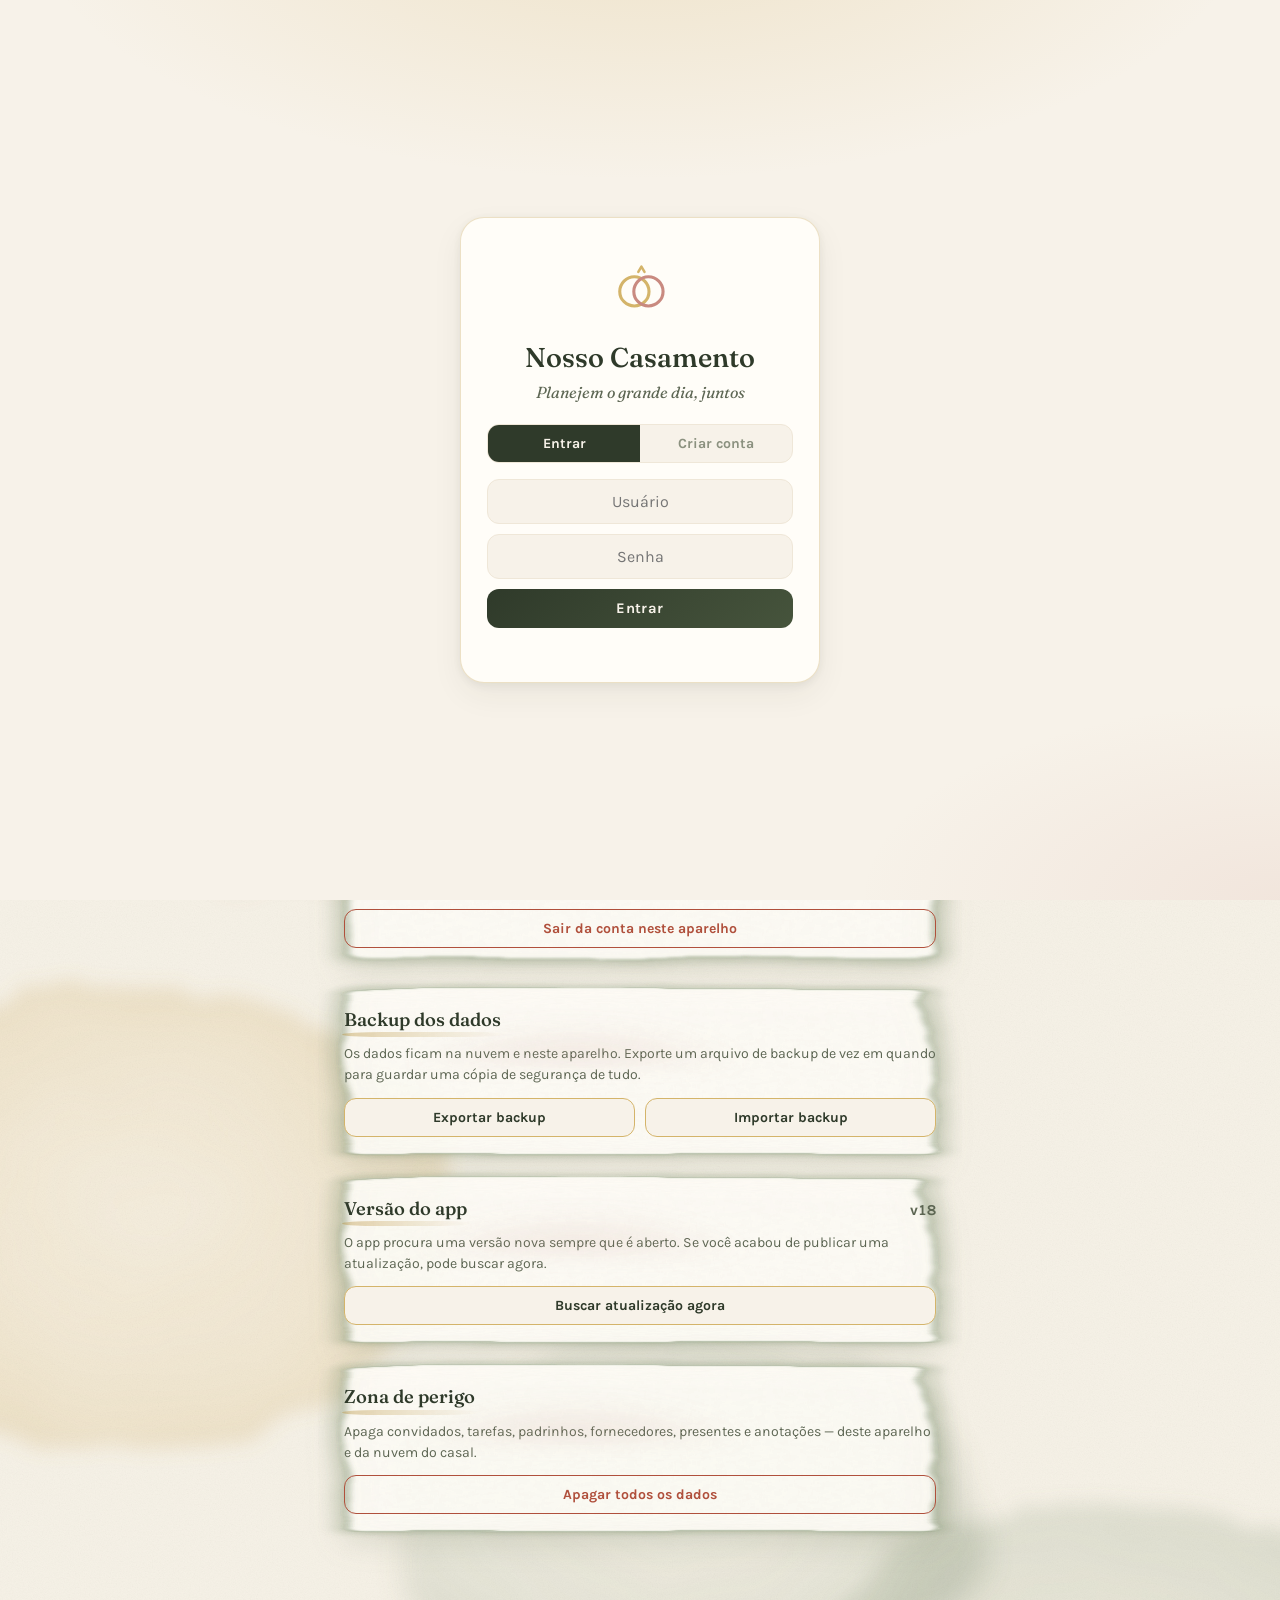
==== index.html @ a9881d56 "Dashboard em aquarela: papel pintado, traços de pincel e texturas feitas à mão Troca os retângulos a" ====
<!DOCTYPE html>
<html lang="pt-BR">
<head>
  <meta charset="UTF-8">
  <meta name="viewport" content="width=device-width, initial-scale=1.0, viewport-fit=cover">
  <meta name="description" content="Planejador de casamento: convidados, checklist, padrinhos, fornecedores e contagem regressiva.">
  <meta name="theme-color" content="#2f3a2a">
  <title>Nosso Casamento</title>
  <link rel="manifest" href="manifest.webmanifest">
  <link rel="icon" href="icons/icon.svg" type="image/svg+xml">
  <link rel="apple-touch-icon" href="icons/icon-192.png">
  <meta name="apple-mobile-web-app-capable" content="yes">
  <meta name="apple-mobile-web-app-status-bar-style" content="black-translucent">
  <meta name="apple-mobile-web-app-title" content="Casamento">
  <link rel="preconnect" href="https://fonts.googleapis.com">
  <link rel="preconnect" href="https://fonts.gstatic.com" crossorigin>
  <link href="https://fonts.googleapis.com/css2?family=Fraunces:ital,opsz,wght@0,9..144,300..700;1,9..144,300..700&family=Karla:ital,wght@0,300..700;1,300..700&family=Parisienne&display=swap" rel="stylesheet">
  <link rel="stylesheet" href="css/styles.css">
</head>
<body>

  <div class="login-screen" id="login-screen" hidden>
    <div class="login-card">
      <svg class="login-aneis" viewBox="0 0 512 512" width="72" height="72" aria-hidden="true">
        <circle cx="216" cy="280" r="104" fill="none" stroke="#d4b46a" stroke-width="22"/>
        <circle cx="316" cy="280" r="104" fill="none" stroke="#c98a80" stroke-width="22"/>
        <path d="M244 142l22-38 22 38" fill="none" stroke="#d4b46a" stroke-width="18" stroke-linecap="round" stroke-linejoin="round"/>
      </svg>
      <h1>Nosso Casamento</h1>
      <p class="login-sub">Planejem o grande dia, juntos</p>

      <div class="login-tabs" role="tablist">
        <button type="button" class="login-tab is-active" data-aba="entrar">Entrar</button>
        <button type="button" class="login-tab" data-aba="criar">Criar conta</button>
      </div>

      <form id="form-login" class="login-form is-active">
        <input type="text" id="login-usuario" placeholder="Usuário" autocomplete="username" autocapitalize="none" required maxlength="40">
        <input type="password" id="login-senha" placeholder="Senha" autocomplete="current-password" required maxlength="60">
        <button type="submit" class="btn-primary btn-block" id="btn-entrar">Entrar</button>
        <p class="login-erro" id="login-erro" role="alert"></p>
      </form>

      <form id="form-criar" class="login-form" hidden>
        <input type="text" id="criar-usuario" placeholder="Escolha um usuário" autocomplete="username" autocapitalize="none" required maxlength="40">
        <input type="password" id="criar-senha" placeholder="Crie uma senha" autocomplete="new-password" required maxlength="60">
        <input type="password" id="criar-senha2" placeholder="Repita a senha" autocomplete="new-password" required maxlength="60">
        <input type="text" id="criar-codigo" placeholder="Código do casal (opcional)" autocapitalize="none" maxlength="40">
        <p class="login-dica">Deixe o código vazio para começar um casamento do zero. Para ver as mesmas listas do seu par, peça o <b>código do casal</b> dele(a) — fica em Configurações › Conta — e cole aqui.</p>
        <button type="submit" class="btn-primary btn-block" id="btn-criar">Criar conta</button>
        <p class="login-erro" id="criar-erro" role="alert"></p>
      </form>
    </div>
  </div>

  <header class="app-header">
    <div class="header-inner">
      <div class="monogram" id="monogram">N&amp;N</div>
      <div class="header-names">
        <h1 id="header-couple">Nosso Casamento</h1>
        <p id="header-date">Configure a data do grande dia</p>
      </div>
      <button class="btn-icon" id="btn-config" aria-label="Configurações" title="Configurações">
        <svg viewBox="0 0 24 24" width="22" height="22" fill="none" stroke="currentColor" stroke-width="1.6" stroke-linecap="round" stroke-linejoin="round"><circle cx="12" cy="12" r="3"/><path d="M19.4 15a1.65 1.65 0 0 0 .33 1.82l.06.06a2 2 0 1 1-2.83 2.83l-.06-.06a1.65 1.65 0 0 0-1.82-.33 1.65 1.65 0 0 0-1 1.51V21a2 2 0 1 1-4 0v-.09a1.65 1.65 0 0 0-1-1.51 1.65 1.65 0 0 0-1.82.33l-.06.06a2 2 0 1 1-2.83-2.83l.06-.06a1.65 1.65 0 0 0 .33-1.82 1.65 1.65 0 0 0-1.51-1H3a2 2 0 1 1 0-4h.09a1.65 1.65 0 0 0 1.51-1 1.65 1.65 0 0 0-.33-1.82l-.06-.06a2 2 0 1 1 2.83-2.83l.06.06a1.65 1.65 0 0 0 1.82.33h.09a1.65 1.65 0 0 0 1-1.51V3a2 2 0 1 1 4 0v.09a1.65 1.65 0 0 0 1 1.51h.09a1.65 1.65 0 0 0 1.82-.33l.06-.06a2 2 0 1 1 2.83 2.83l-.06.06a1.65 1.65 0 0 0-.33 1.82v.09a1.65 1.65 0 0 0 1.51 1H21a2 2 0 1 1 0 4h-.09a1.65 1.65 0 0 0-1.51 1z"/></svg>
      </button>
      <button class="btn-icon" id="btn-logout" aria-label="Sair da conta" title="Sair da conta">
        <svg viewBox="0 0 24 24" width="22" height="22" fill="none" stroke="currentColor" stroke-width="1.7" stroke-linecap="round" stroke-linejoin="round"><path d="M15 3H6a2 2 0 0 0-2 2v14a2 2 0 0 0 2 2h9"/><path d="M11 12h10m0 0-3.5-3.5M21 12l-3.5 3.5"/></svg>
      </button>
    </div>
  </header>

  <main class="app-main">

    <!-- ============ DASHBOARD ============ -->
    <section class="view is-active" id="view-dashboard">
      <div class="countdown-card">
        <p class="countdown-label">Faltam</p>
        <div class="countdown-grid" id="countdown">
          <div class="cd-unit"><span class="cd-num" id="cd-dias">--</span><span class="cd-lbl">dias</span></div>
          <div class="cd-unit"><span class="cd-num" id="cd-horas">--</span><span class="cd-lbl">horas</span></div>
          <div class="cd-unit"><span class="cd-num" id="cd-min">--</span><span class="cd-lbl">min</span></div>
          <div class="cd-unit"><span class="cd-num" id="cd-seg">--</span><span class="cd-lbl">seg</span></div>
        </div>
        <p class="countdown-date" id="countdown-date">para o grande dia</p>
      </div>

      <div class="stat-grid">
        <button class="stat-card" data-goto="convidados">
          <span class="stat-num" id="stat-convidados">0</span>
          <span class="stat-lbl">Convidados</span>
          <span class="stat-sub" id="stat-convidados-sub">—</span>
        </button>
        <button class="stat-card" data-goto="checklist">
          <span class="stat-num" id="stat-pendencias">0</span>
          <span class="stat-lbl">Pendências</span>
          <span class="stat-sub" id="stat-pendencias-sub">—</span>
        </button>
        <button class="stat-card" data-goto="padrinhos">
          <span class="stat-num" id="stat-padrinhos">0</span>
          <span class="stat-lbl">Padrinhos</span>
          <span class="stat-sub" id="stat-padrinhos-sub">—</span>
        </button>
        <button class="stat-card" data-goto="fornecedores">
          <span class="stat-num" id="stat-fornecedores">0</span>
          <span class="stat-lbl">Fornecedores</span>
          <span class="stat-sub" id="stat-fornecedores-sub">—</span>
        </button>
        <button class="stat-card stat-wide" data-goto="presentes">
          <span class="stat-num" id="stat-presentes">0</span>
          <span class="stat-lbl">Presentes</span>
          <span class="stat-sub" id="stat-presentes-sub">—</span>
        </button>
      </div>

      <div class="card">
        <div class="card-head">
          <h2>Orçamento</h2>
          <span class="card-head-value" id="resumo-orcamento-total">R$ 0,00</span>
        </div>
        <div class="progress-track"><div class="progress-fill" id="orcamento-progress"></div></div>
        <div class="legend">
          <span class="legend-item"><i class="dot dot-ok"></i>Resolvido: <b id="resumo-valor-resolvido">R$ 0,00</b></span>
          <span class="legend-item"><i class="dot dot-pend"></i>Pendente: <b id="resumo-valor-pendente">R$ 0,00</b></span>
        </div>
      </div>

      <div class="card">
        <div class="card-head">
          <h2>Checklist</h2>
          <span class="card-head-value" id="resumo-checklist-frac">0/0</span>
        </div>
        <div class="progress-track"><div class="progress-fill" id="checklist-progress"></div></div>
        <div class="dash-mini">
          <div class="dash-mini-item"><span class="dm-num dm-ok" id="cl-feitos">0</span><span class="dm-lbl">Resolvidos</span></div>
          <div class="dash-mini-item"><span class="dm-num dm-pend" id="cl-faltam">0</span><span class="dm-lbl">Pendentes</span></div>
          <div class="dash-mini-item"><span class="dm-num dm-money" id="cl-valor-pendente">R$ 0</span><span class="dm-lbl">A pagar</span></div>
        </div>
        <p class="dash-list-titulo" id="dash-pendentes-titulo">Próximas pendências</p>
        <ul class="mini-list" id="dash-pendentes"></ul>
      </div>

      <div class="card">
        <div class="card-head">
          <h2>Presentes</h2>
          <span class="card-head-value" id="resumo-presentes-frac">0/0</span>
        </div>
        <div class="progress-track"><div class="progress-fill" id="presentes-progress"></div></div>
        <div class="dash-mini">
          <div class="dash-mini-item"><span class="dm-num dm-ganho" id="pr-ganhos">0</span><span class="dm-lbl">🎁 Ganhos</span></div>
          <div class="dash-mini-item"><span class="dm-num dm-comprado" id="pr-comprados">0</span><span class="dm-lbl">🛒 Comprados</span></div>
          <div class="dash-mini-item"><span class="dm-num dm-pend" id="pr-faltam">0</span><span class="dm-lbl">Faltam</span></div>
        </div>
        <p class="dash-list-titulo" id="dash-presentes-titulo">Ainda faltam</p>
        <ul class="mini-list" id="dash-presentes-faltam"></ul>
        <div class="legend" id="presentes-valor-legenda" hidden>
          <span class="legend-item"><i class="dot dot-ok"></i>Já conquistado: <b id="pr-valor-conquistado">R$ 0,00</b></span>
          <span class="legend-item"><i class="dot dot-pend"></i>Total da lista: <b id="pr-valor-total">R$ 0,00</b></span>
        </div>
      </div>

      <div class="card">
        <div class="card-head">
          <h2>Convidados</h2>
          <span class="card-head-value" id="resumo-convidados-total">0 pessoas</span>
        </div>
        <div class="dash-mini">
          <div class="dash-mini-item"><span class="dm-num" id="cv-pessoas">0</span><span class="dm-lbl">Pessoas</span></div>
          <div class="dash-mini-item"><span class="dm-num dm-ok" id="cv-confirmados">0</span><span class="dm-lbl">Confirmados</span></div>
          <div class="dash-mini-item"><span class="dm-num dm-pend" id="cv-aconfirmar">0</span><span class="dm-lbl">A confirmar</span></div>
        </div>
        <div class="progress-track"><div class="progress-fill" id="convidados-progress"></div></div>
        <p class="dash-list-titulo">Por lado do casal</p>
        <div class="split-bar" id="split-bar">
          <div class="split-noiva" id="split-noiva"></div>
          <div class="split-noivo" id="split-noivo"></div>
        </div>
        <div class="legend">
          <span class="legend-item"><i class="dot dot-noiva"></i><span id="lado-a-label">Noiva</span>: <b id="resumo-lado-a">0</b></span>
          <span class="legend-item"><i class="dot dot-noivo"></i><span id="lado-b-label">Noivo</span>: <b id="resumo-lado-b">0</b></span>
        </div>
      </div>

      <div class="card card-notas" id="card-notas" hidden>
        <div class="card-head">
          <h2>Anotações</h2>
          <span class="card-head-value" id="resumo-notas-total">0</span>
        </div>
        <p class="dash-list-titulo">Última anotação</p>
        <div id="dash-nota-recente"></div>
      </div>

    </section>

    <!-- ============ CONVIDADOS ============ -->
    <section class="view" id="view-convidados">
      <div class="view-head">
        <h2 class="view-title">Lista de Convidados</h2>
        <p class="view-sub" id="convidados-resumo">Nenhum convidado ainda</p>
      </div>

      <form class="form-card" id="form-convidado">
        <input type="text" id="convidado-nome" placeholder="Nome do convidado" required maxlength="80">
        <div class="form-row">
          <div class="seg-control" role="radiogroup" aria-label="Lado">
            <label><input type="radio" name="convidado-lado" value="noiva" checked><span id="seg-lado-a">Noiva</span></label>
            <label><input type="radio" name="convidado-lado" value="noivo"><span id="seg-lado-b">Noivo</span></label>
          </div>
          <label class="field-inline">
            <span>+ acomp.</span>
            <input type="number" id="convidado-acomp" min="0" max="20" value="0">
          </label>
          <button type="submit" class="btn-primary">Adicionar</button>
        </div>
      </form>

      <div class="busca-wrap" id="busca-convidados-wrap" hidden>
        <svg class="busca-icone" viewBox="0 0 24 24" width="17" height="17" fill="none" stroke="currentColor" stroke-width="1.8" stroke-linecap="round"><circle cx="11" cy="11" r="7"/><path d="m20 20-3.5-3.5"/></svg>
        <input type="search" id="busca-convidados" placeholder="Buscar convidado" autocomplete="off">
      </div>

      <div class="filter-row" id="convidados-filtros">
        <button class="chip is-active" data-filtro="todos">Todos</button>
        <button class="chip" data-filtro="noiva" id="chip-lado-a">Noiva</button>
        <button class="chip" data-filtro="noivo" id="chip-lado-b">Noivo</button>
        <button class="chip" data-filtro="confirmados">Confirmados</button>
      </div>

      <ul class="item-list" id="lista-convidados"></ul>
      <p class="empty-state" id="convidados-empty">Adicione o primeiro convidado acima ✨</p>
    </section>

    <!-- ============ CHECKLIST ============ -->
    <section class="view" id="view-checklist">
      <div class="view-head">
        <h2 class="view-title">Checklist &amp; Custos</h2>
        <p class="view-sub" id="checklist-resumo">Nenhum item ainda</p>
      </div>

      <form class="form-card" id="form-item">
        <input type="text" id="item-desc" placeholder="O que precisa ser resolvido?" required maxlength="120">
        <div class="form-row">
          <label class="field-inline field-money">
            <span>R$</span>
            <input type="text" id="item-valor" inputmode="decimal" placeholder="0,00">
          </label>
          <button type="submit" class="btn-primary">Adicionar</button>
        </div>
      </form>

      <div class="totals-strip">
        <div class="total-box"><span class="total-lbl">Total</span><span class="total-val" id="total-geral">R$ 0,00</span></div>
        <div class="total-box total-ok"><span class="total-lbl">Resolvido</span><span class="total-val" id="total-resolvido">R$ 0,00</span></div>
        <div class="total-box total-pend"><span class="total-lbl">Pendente</span><span class="total-val" id="total-pendente">R$ 0,00</span></div>
      </div>

      <div class="busca-wrap" id="busca-checklist-wrap" hidden>
        <svg class="busca-icone" viewBox="0 0 24 24" width="17" height="17" fill="none" stroke="currentColor" stroke-width="1.8" stroke-linecap="round"><circle cx="11" cy="11" r="7"/><path d="m20 20-3.5-3.5"/></svg>
        <input type="search" id="busca-checklist" placeholder="Buscar tarefa" autocomplete="off">
      </div>

      <div class="filter-row" id="checklist-filtros">
        <button class="chip is-active" data-filtro="todos">Todos</button>
        <button class="chip" data-filtro="pendentes">Pendentes</button>
        <button class="chip" data-filtro="resolvidos">Resolvidos</button>
      </div>

      <ul class="item-list" id="lista-itens"></ul>
      <p class="empty-state" id="checklist-empty">Cadastre a primeira tarefa acima ✨</p>
    </section>

    <!-- ============ PADRINHOS ============ -->
    <section class="view" id="view-padrinhos">
      <div class="view-head">
        <h2 class="view-title">Padrinhos &amp; Madrinhas</h2>
        <p class="view-sub" id="padrinhos-resumo">Nenhum par ainda</p>
      </div>

      <form class="form-card" id="form-padrinho">
        <div class="form-row form-row-stack">
          <input type="text" id="padrinho-nome" placeholder="Padrinho" required maxlength="80">
          <span class="amp">&amp;</span>
          <input type="text" id="madrinha-nome" placeholder="Madrinha" required maxlength="80">
        </div>
        <button type="submit" class="btn-primary btn-block">Adicionar par</button>
      </form>

      <div class="busca-wrap" id="busca-padrinhos-wrap" hidden>
        <svg class="busca-icone" viewBox="0 0 24 24" width="17" height="17" fill="none" stroke="currentColor" stroke-width="1.8" stroke-linecap="round"><circle cx="11" cy="11" r="7"/><path d="m20 20-3.5-3.5"/></svg>
        <input type="search" id="busca-padrinhos" placeholder="Buscar padrinho ou madrinha" autocomplete="off">
      </div>

      <ul class="pair-list" id="lista-padrinhos"></ul>
      <p class="empty-state" id="padrinhos-empty">Adicione o primeiro par acima ✨</p>
    </section>

    <!-- ============ FORNECEDORES ============ -->
    <section class="view" id="view-fornecedores">
      <div class="view-head">
        <h2 class="view-title">Fornecedores</h2>
        <p class="view-sub" id="fornecedores-resumo">Nenhum fornecedor ainda</p>
      </div>

      <form class="form-card" id="form-fornecedor">
        <input type="text" id="fornecedor-nome" placeholder="Nome (ex.: Buffet Sabor & Festa)" required maxlength="80">
        <div class="form-row">
          <select id="fornecedor-categoria">
            <option>Buffet</option>
            <option>Fotografia</option>
            <option>Música / DJ</option>
            <option>Decoração</option>
            <option>Espaço / Local</option>
            <option>Vestido & Traje</option>
            <option>Doces & Bolo</option>
            <option>Convites</option>
            <option>Cerimonial</option>
            <option>Outro</option>
          </select>
          <input type="tel" id="fornecedor-contato" placeholder="WhatsApp / telefone" maxlength="20">
        </div>
        <button type="submit" class="btn-primary btn-block">Adicionar fornecedor</button>
      </form>

      <div class="busca-wrap" id="busca-fornecedores-wrap" hidden>
        <svg class="busca-icone" viewBox="0 0 24 24" width="17" height="17" fill="none" stroke="currentColor" stroke-width="1.8" stroke-linecap="round"><circle cx="11" cy="11" r="7"/><path d="m20 20-3.5-3.5"/></svg>
        <input type="search" id="busca-fornecedores" placeholder="Buscar fornecedor" autocomplete="off">
      </div>

      <ul class="item-list" id="lista-fornecedores"></ul>
      <p class="empty-state" id="fornecedores-empty">Cadastre o primeiro fornecedor acima ✨</p>
    </section>

    <!-- ============ PRESENTES ============ -->
    <section class="view" id="view-presentes">
      <div class="view-head">
        <h2 class="view-title">Lista de Presentes</h2>
        <p class="view-sub" id="presentes-resumo">Nenhum presente ainda</p>
      </div>

      <form class="form-card" id="form-presente">
        <input type="text" id="presente-nome" placeholder="O que vocês querem ganhar?" required maxlength="100">
        <input type="text" id="presente-link" placeholder="Link da loja (opcional)" inputmode="url" autocapitalize="none" maxlength="300">
        <div class="form-row">
          <label class="field-inline field-money">
            <span>R$</span>
            <input type="text" id="presente-valor" inputmode="decimal" placeholder="0,00">
          </label>
          <button type="submit" class="btn-primary">Adicionar</button>
        </div>
      </form>

      <div class="totals-strip">
        <div class="total-box"><span class="total-lbl">Total</span><span class="total-val" id="presentes-total">0</span></div>
        <div class="total-box total-ok"><span class="total-lbl">Já temos</span><span class="total-val" id="presentes-temos">0</span></div>
        <div class="total-box total-pend"><span class="total-lbl">Faltam</span><span class="total-val" id="presentes-faltam">0</span></div>
      </div>

      <div class="busca-wrap" id="busca-presentes-wrap" hidden>
        <svg class="busca-icone" viewBox="0 0 24 24" width="17" height="17" fill="none" stroke="currentColor" stroke-width="1.8" stroke-linecap="round"><circle cx="11" cy="11" r="7"/><path d="m20 20-3.5-3.5"/></svg>
        <input type="search" id="busca-presentes" placeholder="Buscar presente" autocomplete="off">
      </div>

      <div class="filter-row" id="presentes-filtros">
        <button class="chip is-active" data-filtro="todos">Todos</button>
        <button class="chip" data-filtro="faltam">Faltam</button>
        <button class="chip" data-filtro="comprado">Comprados</button>
        <button class="chip" data-filtro="ganho">Ganhos</button>
      </div>

      <ul class="item-list" id="lista-presentes"></ul>
      <p class="empty-state" id="presentes-empty">Adicione o primeiro presente acima ✨</p>
    </section>

    <!-- ============ ANOTAÇÕES ============ -->
    <section class="view" id="view-notas">
      <div class="view-head">
        <h2 class="view-title">Bloco de Anotações</h2>
        <p class="view-sub" id="notas-resumo">Nenhuma anotação ainda</p>
      </div>

      <form class="form-card" id="form-nota">
        <textarea id="nota-texto" placeholder="Escreva uma ideia, um recado, uma lembrança..." rows="3" maxlength="1000" required></textarea>
        <div class="cores-row" role="radiogroup" aria-label="Cor da anotação">
          <label class="cor-opcao"><input type="radio" name="nota-cor" value="papel" checked><span class="cor-bola cor-papel" title="Papel"></span></label>
          <label class="cor-opcao"><input type="radio" name="nota-cor" value="rosa"><span class="cor-bola cor-rosa" title="Rosa-chá"></span></label>
          <label class="cor-opcao"><input type="radio" name="nota-cor" value="sage"><span class="cor-bola cor-sage" title="Verde-oliva"></span></label>
          <label class="cor-opcao"><input type="radio" name="nota-cor" value="dourado"><span class="cor-bola cor-dourado" title="Dourado"></span></label>
          <label class="cor-opcao"><input type="radio" name="nota-cor" value="azul"><span class="cor-bola cor-azul" title="Azul sereno"></span></label>
          <button type="submit" class="btn-primary btn-nota-add">Anotar</button>
        </div>
      </form>

      <div class="busca-wrap">
        <svg class="busca-icone" viewBox="0 0 24 24" width="17" height="17" fill="none" stroke="currentColor" stroke-width="1.8" stroke-linecap="round"><circle cx="11" cy="11" r="7"/><path d="m20 20-3.5-3.5"/></svg>
        <input type="search" id="notas-busca" placeholder="Buscar nas anotações" autocomplete="off">
      </div>

      <div class="filter-row" id="notas-filtros"></div>

      <div class="notas-mural" id="lista-notas"></div>
      <p class="empty-state" id="notas-empty">Escreva a primeira anotação de vocês ✨</p>
    </section>

    <!-- ============ CONFIGURAÇÕES ============ -->
    <section class="view" id="view-config">
      <div class="view-head">
        <h2 class="view-title">Nosso Casamento</h2>
        <p class="view-sub">Dados do casal e do grande dia</p>
      </div>

      <form class="form-card" id="form-config">
        <div class="field">
          <span>Foto do casal (opcional)</span>
          <div class="foto-row">
            <div class="foto-preview" id="config-foto-preview" aria-hidden="true">N&amp;N</div>
            <div class="foto-acoes">
              <button type="button" class="btn-secondary" id="btn-escolher-foto">Escolher foto</button>
              <button type="button" class="btn-danger btn-remover-foto" id="btn-remover-foto" hidden>Remover foto</button>
            </div>
          </div>
          <input type="file" id="input-foto" accept="image/*" hidden>
        </div>
        <label class="field">
          <span>Nome da noiva</span>
          <input type="text" id="config-noiva" placeholder="Ex.: Maria" maxlength="40">
        </label>
        <label class="field">
          <span>Nome do noivo / noiva</span>
          <input type="text" id="config-noivo" placeholder="Ex.: João" maxlength="40">
        </label>
        <label class="field">
          <span>Data e hora do casamento</span>
          <input type="datetime-local" id="config-data">
        </label>
        <label class="field">
          <span>Local (opcional)</span>
          <input type="text" id="config-local" placeholder="Ex.: Estância Bahia" maxlength="80">
        </label>
        <button type="submit" class="btn-primary btn-block">Salvar</button>
      </form>

      <div class="card">
        <div class="card-head">
          <h2>Conta</h2>
          <span class="sync-status" id="sync-status"></span>
        </div>
        <p class="card-text">Conectado como <b id="conta-usuario">—</b>. Tudo fica guardado na nuvem.</p>

        <div class="membros-box" id="membros-box">
          <p class="dash-list-titulo">Quem usa este casamento</p>
          <div class="membros-lista" id="membros-lista"></div>
        </div>

        <div class="aviso-sozinho" id="aviso-sozinho" hidden>
          <b>⚠️ Você está sozinho(a) neste casamento.</b>
          Se seu par também usa o app, as listas de vocês estão separadas. Junte as contas abaixo — nada se perde, os dados dos dois são somados.
        </div>

        <p class="card-text card-text-meio">Código do casal — dê para seu par usar ao <b>criar a conta dele(a)</b>, assim vocês veem e editam as mesmas listas:</p>
        <div class="form-row">
          <input type="text" id="conta-codigo" readonly>
          <button class="btn-secondary btn-estreito" id="btn-copiar-codigo" type="button">Copiar</button>
        </div>

        <details class="juntar-box" id="juntar-box">
          <summary>Juntar minha conta à do meu par</summary>
          <p class="card-text">Peça o <b>código do casal</b> do seu par (fica aqui, na conta dele(a)), cole abaixo e confirme com a sua senha. As listas dos dois viram uma só.</p>
          <input type="text" id="juntar-codigo" placeholder="código do casal do meu par" autocomplete="off" autocapitalize="none">
          <input type="password" id="juntar-senha" placeholder="sua senha" autocomplete="current-password">
          <button class="btn-primary btn-block" id="btn-juntar" type="button">Juntar as contas</button>
          <p class="login-erro" id="juntar-erro" role="alert"></p>
        </details>

        <button class="btn-danger btn-desconectar" id="btn-sair-conta" type="button">Sair da conta neste aparelho</button>
      </div>

      <div class="card">
        <div class="card-head"><h2>Backup dos dados</h2></div>
        <p class="card-text">Os dados ficam na nuvem e neste aparelho. Exporte um arquivo de backup de vez em quando para guardar uma cópia de segurança de tudo.</p>
        <div class="form-row">
          <button class="btn-secondary" id="btn-exportar" type="button">Exportar backup</button>
          <button class="btn-secondary" id="btn-importar" type="button">Importar backup</button>
          <input type="file" id="input-importar" accept="application/json" hidden>
        </div>
      </div>

      <div class="card">
        <div class="card-head">
          <h2>Versão do app</h2>
          <span class="card-head-value" id="app-versao">—</span>
        </div>
        <p class="card-text">O app procura uma versão nova sempre que é aberto. Se você acabou de publicar uma atualização, pode buscar agora.</p>
        <button class="btn-secondary btn-block" id="btn-atualizar" type="button">Buscar atualização agora</button>
      </div>

      <div class="card card-danger">
        <div class="card-head"><h2>Zona de perigo</h2></div>
        <p class="card-text">Apaga convidados, tarefas, padrinhos, fornecedores, presentes e anotações — deste aparelho e da nuvem do casal.</p>
        <button class="btn-danger" id="btn-limpar" type="button">Apagar todos os dados</button>
      </div>
    </section>
  </main>

  <nav class="bottom-nav" aria-label="Navegação principal">
    <button class="nav-item is-active" data-view="dashboard" aria-label="Início">
      <svg viewBox="0 0 24 24" width="22" height="22" fill="none" stroke="currentColor" stroke-width="1.7" stroke-linecap="round" stroke-linejoin="round"><path d="M3 10.5 12 3l9 7.5"/><path d="M5 9.5V21h14V9.5"/></svg>
      <span>Início</span>
    </button>
    <button class="nav-item" data-view="convidados" aria-label="Convidados">
      <svg viewBox="0 0 24 24" width="22" height="22" fill="none" stroke="currentColor" stroke-width="1.7" stroke-linecap="round" stroke-linejoin="round"><circle cx="9" cy="8" r="3.2"/><path d="M2.8 20c.6-3.4 3.1-5.2 6.2-5.2s5.6 1.8 6.2 5.2"/><circle cx="17" cy="9" r="2.5"/><path d="M15.6 14.4c2.9.1 5 1.7 5.6 4.6"/></svg>
      <span>Convidados</span>
    </button>
    <button class="nav-item" data-view="checklist" aria-label="Checklist">
      <svg viewBox="0 0 24 24" width="22" height="22" fill="none" stroke="currentColor" stroke-width="1.7" stroke-linecap="round" stroke-linejoin="round"><rect x="4" y="3.5" width="16" height="17" rx="2.5"/><path d="m8.5 12 2.4 2.4 4.6-4.8"/></svg>
      <span>Checklist</span>
    </button>
    <button class="nav-item" data-view="padrinhos" aria-label="Padrinhos">
      <svg viewBox="0 0 24 24" width="22" height="22" fill="none" stroke="currentColor" stroke-width="1.7" stroke-linecap="round" stroke-linejoin="round"><circle cx="9" cy="13.5" r="5"/><circle cx="15" cy="13.5" r="5"/><path d="m10.8 6.5 1.2-2 1.2 2"/></svg>
      <span>Padrinhos</span>
    </button>
    <button class="nav-item" data-view="presentes" aria-label="Presentes">
      <svg viewBox="0 0 24 24" width="22" height="22" fill="none" stroke="currentColor" stroke-width="1.7" stroke-linecap="round" stroke-linejoin="round"><rect x="3.5" y="9" width="17" height="12" rx="1.5"/><path d="M3.5 13h17M12 9v12"/><path d="M12 9C11 5 8.5 3.8 7.2 4.9S8.2 9 12 9zM12 9c1-4 3.5-5.2 4.8-4.1S15.8 9 12 9z"/></svg>
      <span>Presentes</span>
    </button>
    <button class="nav-item" data-view="fornecedores" aria-label="Fornecedores">
      <svg viewBox="0 0 24 24" width="22" height="22" fill="none" stroke="currentColor" stroke-width="1.7" stroke-linecap="round" stroke-linejoin="round"><path d="M4 8h16l-1.2 12.2a1.8 1.8 0 0 1-1.8 1.6H7a1.8 1.8 0 0 1-1.8-1.6z"/><path d="M8.5 11V6.5a3.5 3.5 0 0 1 7 0V11"/></svg>
      <span>Fornec.</span>
    </button>
    <button class="nav-item" data-view="notas" aria-label="Anotações">
      <svg viewBox="0 0 24 24" width="22" height="22" fill="none" stroke="currentColor" stroke-width="1.7" stroke-linecap="round" stroke-linejoin="round"><path d="M6 3.5h9L19 8v12.5a1 1 0 0 1-1 1H6a1 1 0 0 1-1-1v-16a1 1 0 0 1 1-1z"/><path d="M14.5 3.6V8H19"/><path d="M8.5 12.5h7M8.5 16h4.5"/></svg>
      <span>Notas</span>
    </button>
  </nav>

  <div class="toast" id="toast" role="status"></div>

  <script src="js/app.js"></script>
</body>
</html>
---- css/styles.css ----
/* ============================================================
   Nosso Casamento — PWA
   Paleta: marfim, verde-oliva profundo, dourado, rosa-chá
   Tipografia: Fraunces (display) + Karla (texto)
   ============================================================ */

:root {
  --ivory: #f7f2e9;
  --ivory-deep: #efe7d8;
  --paper: #fffdf8;
  --ink: #2f3a2a;
  --ink-soft: #5d6653;
  --ink-faint: #8b917f;
  --gold: #b3892e;
  --gold-soft: #d4b46a;
  --rose: #c98a80;
  --rose-soft: #f0ded9;
  --sage: #7d9070;
  --sage-soft: #e2e8da;
  --danger: #b0503c;
  --ok: #6f8f5e;
  --shadow: 0 2px 10px rgba(47, 58, 42, 0.08), 0 12px 32px rgba(47, 58, 42, 0.06);
  --radius: 18px;
  --nav-h: 64px;
  --font-display: "Fraunces", Georgia, "Times New Roman", serif;
  --font-body: "Karla", "Segoe UI", Tahoma, sans-serif;
  --font-mao: "Parisienne", "Fraunces", cursive;

  /* aquarela: contorno de pigmento e sombra de papel sobre papel */
  --tinta-borda: rgba(125, 144, 112, 0.30);
  --tinta-borda-forte: rgba(125, 144, 112, 0.5);
  --papel: rgba(255, 253, 248, 0.88);
  --sombra-papel: 0 1px 2px rgba(94, 84, 62, 0.06), 0 14px 26px -16px rgba(88, 100, 70, 0.45);
  /* recorte irregular, como papel cortado à mão */
  --corte: 22px 26px 20px 24px / 24px 20px 26px 22px;
  --corte-mini: 14px 17px 13px 16px / 16px 13px 17px 14px;
  /* mancha de tinta usada como moldura: o cartão vira um pedaço de papel pintado */
  --mancha: url("../img/mancha.svg") 34 fill / 24px stretch;
}

* { box-sizing: border-box; margin: 0; padding: 0; }

html { -webkit-text-size-adjust: 100%; }

body {
  font-family: var(--font-body);
  color: var(--ink);
  /* papel de algodão: fibra por cima, poças de tinta por baixo */
  background-color: #f6f1e6;
  background-image: url("../img/papel.svg"), url("../img/aquarela-fundo.svg");
  background-repeat: repeat, no-repeat;
  background-size: 260px 260px, 100% auto;
  background-position: top left, top center;
  background-attachment: scroll, fixed;
  min-height: 100vh;
  min-height: 100dvh;
  padding-bottom: calc(var(--nav-h) + env(safe-area-inset-bottom, 0px));
  line-height: 1.5;
}

button { font-family: inherit; cursor: pointer; }
input, select { font-family: inherit; font-size: 1rem; color: var(--ink); }

/* ---------- Header ---------- */

.app-header {
  position: sticky;
  top: 0;
  z-index: 20;
  /* traço de pincel no lugar da linha reta */
  background:
    url("../img/traco.svg") bottom center / 100% 14px no-repeat,
    rgba(246, 241, 230, 0.9);
  backdrop-filter: blur(10px);
  -webkit-backdrop-filter: blur(10px);
  border-bottom: none;
  box-shadow: 0 8px 16px -14px rgba(88, 100, 70, 0.6);
  padding-top: env(safe-area-inset-top, 0px);
}

.header-inner {
  display: flex;
  align-items: center;
  gap: 14px;
  max-width: 680px;
  margin: 0 auto;
  padding: 12px 18px;
}

.monogram {
  font-family: var(--font-display);
  font-style: italic;
  font-weight: 500;
  font-size: 1.05rem;
  color: var(--paper);
  background: linear-gradient(140deg, var(--ink) 0%, #46543c 100%);
  border: 1.5px solid var(--gold-soft);
  width: 46px;
  height: 46px;
  border-radius: 50%;
  display: grid;
  place-items: center;
  flex-shrink: 0;
  letter-spacing: 0.02em;
  overflow: hidden;
}
.monogram img {
  width: 100%;
  height: 100%;
  object-fit: cover;
  display: block;
}

/* ---------- Foto do casal (config) ---------- */

.foto-row { display: flex; align-items: center; gap: 14px; }
.foto-preview {
  width: 66px;
  height: 66px;
  border-radius: 50%;
  flex-shrink: 0;
  background: linear-gradient(140deg, var(--ink) 0%, #46543c 100%);
  border: 1.5px solid var(--gold-soft);
  display: grid;
  place-items: center;
  overflow: hidden;
  color: var(--paper);
  font-family: var(--font-display);
  font-style: italic;
  font-size: 1.2rem;
  background-size: cover;
  background-position: center;
}
.foto-acoes { display: flex; flex-direction: column; gap: 8px; flex: 1; }
.foto-acoes .btn-secondary, .foto-acoes .btn-remover-foto { flex: none; width: 100%; }
.btn-remover-foto { padding: 8px 16px; }

.header-names { flex: 1; min-width: 0; }

.header-names h1 {
  font-family: var(--font-mao);
  font-weight: 400;
  font-size: 1.6rem;
  line-height: 1.1;
  letter-spacing: 0.01em;
  white-space: nowrap;
  overflow: hidden;
  text-overflow: ellipsis;
}

.header-names p {
  font-size: 0.78rem;
  color: var(--ink-soft);
  text-transform: uppercase;
  letter-spacing: 0.12em;
}

.btn-icon {
  background: none;
  border: none;
  color: var(--ink-soft);
  padding: 8px;
  border-radius: 12px;
  display: grid;
  place-items: center;
  transition: background 0.2s, color 0.2s;
}
.btn-icon:hover { background: var(--ivory-deep); color: var(--ink); }

/* ---------- Layout / views ---------- */

.app-main {
  max-width: 680px;
  margin: 0 auto;
  padding: 18px;
}

.view { display: none; animation: viewIn 0.35s ease both; }
.view.is-active { display: block; }

@keyframes viewIn {
  from { opacity: 0; transform: translateY(10px); }
  to { opacity: 1; transform: none; }
}

/* o painel aparece como tinta secando: um pedaço de cada vez */
@keyframes pincelada {
  from { opacity: 0; transform: translateY(14px) rotate(-0.8deg); filter: blur(3px); }
  to { opacity: 1; transform: none; filter: none; }
}
#view-dashboard > * { animation: pincelada 0.55s cubic-bezier(0.22, 1, 0.36, 1) both; }
#view-dashboard > *:nth-child(1) { animation-delay: 0.02s; }
#view-dashboard > *:nth-child(2) { animation-delay: 0.10s; }
#view-dashboard > *:nth-child(3) { animation-delay: 0.18s; }
#view-dashboard > *:nth-child(4) { animation-delay: 0.26s; }
#view-dashboard > *:nth-child(5) { animation-delay: 0.34s; }
#view-dashboard > *:nth-child(n+6) { animation-delay: 0.42s; }

@media (prefers-reduced-motion: reduce) {
  #view-dashboard > * { animation: none; }
}

.view-head { margin-bottom: 16px; }

.view-title {
  font-family: var(--font-display);
  font-weight: 550;
  font-size: 1.65rem;
  line-height: 1.15;
}

.view-sub { color: var(--ink-soft); font-size: 0.9rem; margin-top: 2px; }

/* ---------- Countdown ---------- */

.countdown-card {
  color: var(--ivory);
  background: transparent;
  border: 30px solid transparent;
  border-image: url("../img/mancha-verde.svg") 34 fill / 30px stretch;
  border-radius: 0;
  padding: 0;
  text-align: center;
  filter: drop-shadow(0 14px 18px rgba(35, 48, 30, 0.30));
  margin-bottom: 10px;
  position: relative;
}

/* ramo de eucalipto pintado, saindo do canto */
.countdown-card::after {
  content: "";
  position: absolute;
  right: -16px;
  bottom: -18px;
  width: 190px;
  height: 70px;
  background: url("../img/ramo.svg") center / contain no-repeat;
  opacity: 0.5;
  transform: rotate(-9deg);
  pointer-events: none;
}

.countdown-label {
  font-family: var(--font-mao);
  font-style: normal;
  font-size: 1.7rem;
  line-height: 1;
  color: var(--gold-soft);
  letter-spacing: 0.01em;
}

.countdown-grid {
  display: flex;
  justify-content: center;
  gap: 10px;
  margin: 12px 0 10px;
}

.cd-unit {
  min-width: 64px;
  background: rgba(255, 253, 248, 0.08);
  border: 1px solid rgba(212, 180, 106, 0.28);
  border-radius: var(--corte-mini);
  padding: 10px 6px 8px;
  display: flex;
  flex-direction: column;
}

.cd-num {
  font-family: var(--font-display);
  font-weight: 550;
  font-size: 1.8rem;
  line-height: 1;
  font-variant-numeric: tabular-nums;
}

.cd-lbl {
  font-size: 0.66rem;
  text-transform: uppercase;
  letter-spacing: 0.14em;
  color: var(--gold-soft);
  margin-top: 4px;
}

.countdown-date {
  font-size: 0.82rem;
  color: rgba(247, 242, 233, 0.75);
  letter-spacing: 0.04em;
}

.countdown-card.is-past .countdown-label { font-size: 1.4rem; }

/* ---------- Stat cards ---------- */

.stat-grid {
  display: grid;
  grid-template-columns: repeat(2, 1fr);
  gap: 12px;
  margin-bottom: 18px;
}

.stat-card {
  position: relative;
  background: transparent;
  border: 24px solid transparent;
  border-image: var(--mancha);
  border-radius: 0;
  padding: 0;
  text-align: left;
  filter: drop-shadow(0 10px 12px rgba(88, 100, 70, 0.16));
  display: flex;
  flex-direction: column;
  gap: 1px;
  transition: transform 0.18s;
}
/* poça de pigmento que escorre do canto, como tinta secando no papel */
.stat-card::before {
  content: "";
  position: absolute;
  inset: 34% 12px 8px 12px;
  background: radial-gradient(ellipse at 26% 120%, rgba(125, 144, 112, 0.34), transparent 58%);
  filter: blur(11px);
  pointer-events: none;
}
.stat-card > * { position: relative; }
.stat-card:nth-child(2n)::before {
  background: radial-gradient(ellipse at 74% 120%, rgba(196, 148, 138, 0.36), transparent 58%);
}
.stat-card:nth-child(3n+1) { transform: rotate(-0.35deg); }
.stat-card:nth-child(3n+2) { transform: rotate(0.3deg); }
.stat-card:active { transform: scale(0.97) rotate(-0.4deg); }
.stat-wide { grid-column: span 2; }

.stat-num {
  font-family: var(--font-display);
  font-weight: 550;
  font-size: 1.7rem;
  line-height: 1.1;
  color: var(--ink);
}

.stat-lbl {
  font-size: 0.72rem;
  text-transform: uppercase;
  letter-spacing: 0.12em;
  color: var(--gold);
  font-weight: 700;
}

.stat-sub { font-size: 0.78rem; color: var(--ink-faint); }

/* ---------- Cards ---------- */

.card {
  position: relative;
  background: transparent;
  border: 26px solid transparent;
  border-image: var(--mancha);
  border-radius: 0;
  padding: 0;
  filter: drop-shadow(0 12px 14px rgba(88, 100, 70, 0.15));
  margin-bottom: 6px;
}
/* respingo pálido no topo, como aguada aplicada antes do texto */
.card::before {
  content: "";
  position: absolute;
  top: 4px;
  left: 8%;
  right: 24%;
  height: 54px;
  background: radial-gradient(ellipse at 46% 130%, rgba(196, 148, 138, 0.26), transparent 60%);
  filter: blur(10px);
  pointer-events: none;
}

.card-head {
  display: flex;
  align-items: baseline;
  justify-content: space-between;
  gap: 10px;
  margin-bottom: 10px;
}

.card-head h2 {
  font-family: var(--font-display);
  font-weight: 550;
  font-size: 1.15rem;
  position: relative;
}
/* sublinhado de pincel: mais grosso no começo, some no fim */
.card-head h2::after {
  content: "";
  position: absolute;
  left: -2px;
  right: -6px;
  bottom: -4px;
  height: 5px;
  border-radius: 50% 40% 60% 45% / 100% 100% 100% 100%;
  background: linear-gradient(90deg, rgba(179, 137, 46, 0.38), rgba(179, 137, 46, 0.16) 55%, transparent);
}

.card-head-value {
  font-weight: 700;
  font-size: 0.95rem;
  color: var(--ink-soft);
  font-variant-numeric: tabular-nums;
}

.card-text { font-size: 0.88rem; color: var(--ink-soft); margin-bottom: 12px; }

.progress-track {
  height: 13px;
  border-radius: 8px 10px 9px 11px / 10px 8px 11px 9px;
  background: rgba(125, 144, 112, 0.13);
  box-shadow: inset 0 1px 2px rgba(94, 84, 62, 0.07);
  overflow: hidden;
  margin-bottom: 10px;
}

/* pincelada: a tinta acumula na ponta e clareia no meio do traço */
.progress-fill {
  height: 100%;
  width: 0%;
  border-radius: 8px 12px 10px 9px / 10px 9px 12px 8px;
  background:
    linear-gradient(180deg, rgba(255, 255, 255, 0.28), transparent 45%, rgba(60, 72, 48, 0.16)),
    linear-gradient(90deg, #7d9070 0%, #93a37f 42%, #c9a54e 100%);
  box-shadow: inset -3px 0 5px -2px rgba(60, 72, 48, 0.35);
  transition: width 0.9s cubic-bezier(0.22, 1, 0.36, 1);
}

.legend { display: flex; flex-wrap: wrap; gap: 6px 18px; font-size: 0.84rem; color: var(--ink-soft); }
.legend b { color: var(--ink); font-variant-numeric: tabular-nums; }
.legend-item { display: inline-flex; align-items: center; gap: 6px; }

.dot { width: 9px; height: 9px; border-radius: 50%; display: inline-block; }
.dot-ok { background: var(--ok); }
.dot-pend { background: var(--gold-soft); }
.dot-noiva { background: var(--rose); }
.dot-noivo { background: var(--sage); }

.split-bar {
  display: flex;
  height: 16px;
  border-radius: 9px 12px 10px 11px / 11px 9px 12px 10px;
  overflow: hidden;
  background: rgba(125, 144, 112, 0.12);
  box-shadow: inset 0 1px 2px rgba(94, 84, 62, 0.07);
  margin-bottom: 10px;
}
.split-noiva,
.split-noivo {
  transition: width 0.9s cubic-bezier(0.22, 1, 0.36, 1);
  box-shadow: inset 0 -3px 5px -3px rgba(60, 50, 40, 0.4);
}
/* as duas aguadas se encontram no meio e sangram uma na outra */
.split-noiva { background: linear-gradient(90deg, #d3a79b 0%, #c4948a 88%, rgba(196, 148, 138, 0.55) 100%); }
.split-noivo { background: linear-gradient(90deg, rgba(125, 144, 112, 0.55) 0%, #7d9070 12%, #8c9d78 100%); }

.dash-mini {
  display: grid;
  grid-template-columns: repeat(3, 1fr);
  gap: 8px;
  margin: 2px 0 12px;
}
.dash-mini-item {
  background: rgba(247, 242, 231, 0.75);
  border: 1px solid rgba(125, 144, 112, 0.22);
  border-radius: var(--corte-mini);
  padding: 9px 6px;
  text-align: center;
  display: flex;
  flex-direction: column;
  gap: 2px;
}
.dash-mini-item:nth-child(3n+1) { transform: rotate(-0.5deg); }
.dash-mini-item:nth-child(3n) { transform: rotate(0.5deg); }
.dm-num {
  font-family: var(--font-display);
  font-weight: 550;
  font-size: 1.25rem;
  line-height: 1;
  color: var(--ink);
  font-variant-numeric: tabular-nums;
}
.dm-num.dm-money { font-size: 0.95rem; }
.dm-ok { color: var(--ok); }
.dm-pend { color: var(--gold); }
.dm-ganho { color: var(--rose); }
.dm-comprado { color: var(--sage); }
.dm-lbl {
  font-size: 0.6rem;
  text-transform: uppercase;
  letter-spacing: 0.05em;
  color: var(--ink-faint);
  font-weight: 700;
}

.dash-list-titulo {
  font-size: 0.68rem;
  font-weight: 800;
  text-transform: uppercase;
  letter-spacing: 0.09em;
  color: var(--ink-faint);
  margin-bottom: 2px;
}

.mini-list { list-style: none; }
.mini-list li {
  display: flex;
  justify-content: space-between;
  gap: 10px;
  font-size: 0.88rem;
  padding: 7px 0;
  border-top: 1px solid rgba(125, 144, 112, 0.22);
  color: var(--ink-soft);
}
.mini-list li:first-child { border-top: none; }
.mini-list .mini-valor { color: var(--ink); font-weight: 700; font-variant-numeric: tabular-nums; white-space: nowrap; }

/* ---------- Forms ---------- */

.form-card {
  background: transparent;
  border: 24px solid transparent;
  border-image: var(--mancha);
  border-radius: 0;
  padding: 0;
  filter: drop-shadow(0 10px 12px rgba(88, 100, 70, 0.14));
  margin-bottom: 4px;
  display: flex;
  flex-direction: column;
  gap: 10px;
}

.form-card input[type="text"],
.form-card input[type="tel"],
.form-card input[type="number"],
.form-card input[type="datetime-local"],
.form-card select {
  width: 100%;
  border: 1.5px solid var(--ivory-deep);
  background: var(--ivory);
  border-radius: 12px;
  padding: 11px 13px;
  transition: border-color 0.2s;
  appearance: none;
}
.form-card input:focus, .form-card select:focus {
  outline: none;
  border-color: var(--gold-soft);
}

.form-row { display: flex; gap: 10px; align-items: stretch; }
.form-row > * { min-width: 0; }
.form-row select, .form-row input { flex: 1; }

.form-row-stack { align-items: center; }
.amp {
  font-family: var(--font-display);
  font-style: italic;
  font-size: 1.3rem;
  color: var(--gold);
  flex-shrink: 0;
}

.field { display: flex; flex-direction: column; gap: 5px; }
.field > span {
  font-size: 0.74rem;
  font-weight: 700;
  text-transform: uppercase;
  letter-spacing: 0.1em;
  color: var(--ink-soft);
}

.field-inline {
  display: flex;
  align-items: center;
  gap: 6px;
  background: var(--ivory);
  border: 1.5px solid var(--ivory-deep);
  border-radius: 12px;
  padding: 0 10px;
  flex-shrink: 0;
}
.field-inline > span { font-size: 0.8rem; font-weight: 700; color: var(--ink-soft); white-space: nowrap; }
.field-inline input {
  border: none !important;
  background: none !important;
  width: 52px;
  padding: 11px 0 !important;
  text-align: center;
}
.field-money { flex: 1; }
.field-money input { width: 100%; text-align: left; }

.seg-control {
  display: flex;
  background: var(--ivory);
  border: 1.5px solid var(--ivory-deep);
  border-radius: 12px;
  overflow: hidden;
  flex: 1;
}
.seg-control label { flex: 1; display: flex; position: relative; }
.seg-control input { position: absolute; opacity: 0; pointer-events: none; }
.seg-control span {
  flex: 1;
  text-align: center;
  padding: 11px 6px;
  font-size: 0.88rem;
  font-weight: 700;
  color: var(--ink-faint);
  transition: background 0.2s, color 0.2s;
  white-space: nowrap;
  overflow: hidden;
  text-overflow: ellipsis;
}
.seg-control input:checked + span { background: var(--ink); color: var(--ivory); }

#form-convidado .form-row { flex-wrap: wrap; }
#form-convidado .seg-control { flex-basis: 100%; }
#form-convidado .field-inline { flex: 1; }
#form-convidado .field-inline input { width: 100%; }

/* ---------- Totais do checklist ---------- */

.totals-strip {
  display: grid;
  grid-template-columns: repeat(3, 1fr);
  gap: 10px;
  margin-bottom: 14px;
}

.total-box {
  background: var(--paper);
  border: 1px solid rgba(179, 137, 46, 0.18);
  border-radius: 14px;
  padding: 10px 12px;
  display: flex;
  flex-direction: column;
  gap: 2px;
  box-shadow: 0 1px 4px rgba(47, 58, 42, 0.05);
}

.total-lbl {
  font-size: 0.66rem;
  font-weight: 800;
  text-transform: uppercase;
  letter-spacing: 0.1em;
  color: var(--ink-faint);
}

.total-val {
  font-family: var(--font-display);
  font-weight: 550;
  font-size: 1.02rem;
  font-variant-numeric: tabular-nums;
  color: var(--ink);
  white-space: nowrap;
  overflow: hidden;
  text-overflow: ellipsis;
}

.total-ok { border-color: rgba(111, 143, 94, 0.45); }
.total-ok .total-lbl { color: var(--ok); }
.total-pend { border-color: rgba(212, 180, 106, 0.6); }
.total-pend .total-lbl { color: var(--gold); }

/* ---------- Buttons ---------- */

.btn-primary {
  background: linear-gradient(140deg, var(--ink) 0%, #46543c 100%);
  color: var(--ivory);
  border: none;
  border-radius: 12px;
  padding: 11px 20px;
  font-weight: 700;
  font-size: 0.92rem;
  letter-spacing: 0.03em;
  flex-shrink: 0;
  transition: transform 0.15s, filter 0.2s;
}
.btn-primary:active { transform: scale(0.97); }
.btn-primary:hover { filter: brightness(1.12); }

.btn-block { width: 100%; }

.btn-secondary {
  background: var(--ivory);
  color: var(--ink);
  border: 1.5px solid var(--gold-soft);
  border-radius: 12px;
  padding: 10px 16px;
  font-weight: 700;
  font-size: 0.88rem;
  flex: 1;
  transition: background 0.2s;
}
.btn-secondary:hover { background: var(--ivory-deep); }

.btn-danger {
  background: none;
  color: var(--danger);
  border: 1.5px solid var(--danger);
  border-radius: 12px;
  padding: 10px 16px;
  font-weight: 700;
  font-size: 0.88rem;
  width: 100%;
  transition: background 0.2s, color 0.2s;
}
.btn-danger:hover { background: var(--danger); color: var(--paper); }

.card-danger { border-color: rgba(176, 80, 60, 0.35); }

/* ---------- Login ---------- */

.login-screen[hidden] { display: none; }

.login-screen {
  position: fixed;
  inset: 0;
  z-index: 100;
  background-color: var(--ivory);
  background-image:
    radial-gradient(ellipse 80% 50% at 50% -10%, rgba(212, 180, 106, 0.25), transparent 60%),
    radial-gradient(ellipse 60% 40% at 100% 100%, rgba(201, 138, 128, 0.12), transparent 55%);
  display: flex;
  align-items: center;
  justify-content: center;
  padding: 24px;
}

.login-card {
  width: 100%;
  max-width: 360px;
  background: var(--paper);
  border: 1px solid rgba(179, 137, 46, 0.25);
  border-radius: 24px;
  box-shadow: var(--shadow);
  padding: 34px 26px 28px;
  text-align: center;
  animation: viewIn 0.4s ease both;
}

.login-aneis { margin-bottom: 6px; }

.login-card h1 {
  font-family: var(--font-display);
  font-weight: 550;
  font-size: 1.7rem;
}

.login-sub {
  font-family: var(--font-display);
  font-style: italic;
  color: var(--ink-soft);
  margin: 2px 0 20px;
}

.login-tabs {
  display: flex;
  background: var(--ivory);
  border: 1.5px solid var(--ivory-deep);
  border-radius: 12px;
  overflow: hidden;
  margin-bottom: 16px;
}
.login-tab {
  flex: 1;
  border: none;
  background: none;
  padding: 10px 6px;
  font-weight: 700;
  font-size: 0.88rem;
  color: var(--ink-faint);
  transition: background 0.2s, color 0.2s;
}
.login-tab.is-active { background: var(--ink); color: var(--ivory); }

.login-form { display: none; flex-direction: column; gap: 10px; }
.login-form.is-active { display: flex; }
.login-form[hidden] { display: none; }

.login-dica {
  font-size: 0.78rem;
  color: var(--ink-faint);
  line-height: 1.45;
  text-align: left;
  margin-top: 2px;
}

.login-card input {
  width: 100%;
  border: 1.5px solid var(--ivory-deep);
  background: var(--ivory);
  border-radius: 12px;
  padding: 12px 14px;
  text-align: center;
}
.login-card input:focus { outline: none; border-color: var(--gold-soft); }

.login-erro {
  min-height: 1.2em;
  font-size: 0.84rem;
  font-weight: 700;
  color: var(--danger);
}

/* ---------- Sincronização ---------- */

.sync-status {
  font-size: 0.72rem;
  font-weight: 800;
  text-transform: uppercase;
  letter-spacing: 0.08em;
}
.sync-status.is-ok { color: var(--ok); }
.sync-status.is-erro { color: var(--gold); }

.card-text-meio { margin: 14px 0 8px; }

.card .form-row input[type="text"] {
  width: 100%;
  border: 1.5px solid var(--ivory-deep);
  background: var(--ivory);
  border-radius: 12px;
  padding: 11px 13px;
  min-width: 0;
}
.card .form-row input[type="text"]:focus { outline: none; border-color: var(--gold-soft); }
#sync-codigo { font-size: 0.8rem; color: var(--ink-soft); }

.btn-estreito { flex: 0 0 auto; }
.btn-desconectar { margin-top: 12px; }

/* ---------- Chips / filtros ---------- */

.filter-row {
  display: flex;
  gap: 8px;
  margin-bottom: 14px;
  overflow-x: auto;
  scrollbar-width: none;
  padding-bottom: 2px;
}
.filter-row::-webkit-scrollbar { display: none; }

.chip {
  border: 1.5px solid rgba(125, 144, 112, 0.28);
  background: var(--papel);
  color: var(--ink-soft);
  border-radius: 13px 16px 12px 15px / 15px 12px 16px 13px;
  padding: 7px 15px;
  font-size: 0.82rem;
  font-weight: 700;
  white-space: nowrap;
  transition: background 0.2s, color 0.2s, border-color 0.2s;
}
.chip.is-active {
  background: var(--ink);
  color: var(--ivory);
  border-color: var(--ink);
}

/* ---------- Listas ---------- */

.item-list, .pair-list { list-style: none; display: flex; flex-direction: column; gap: 10px; }

.list-item {
  background: var(--papel);
  border: 1px solid var(--tinta-borda);
  border-radius: var(--corte-mini);
  padding: 12px 14px;
  display: flex;
  align-items: center;
  gap: 12px;
  box-shadow: 0 1px 4px rgba(47, 58, 42, 0.05);
  animation: itemIn 0.25s ease both;
}

@keyframes itemIn {
  from { opacity: 0; transform: translateY(6px); }
  to { opacity: 1; transform: none; }
}

.list-item .item-main { flex: 1; min-width: 0; }

.item-title {
  font-weight: 700;
  font-size: 0.98rem;
  overflow: hidden;
  text-overflow: ellipsis;
  white-space: nowrap;
}

.item-meta { font-size: 0.78rem; color: var(--ink-faint); display: flex; gap: 8px; flex-wrap: wrap; }

.item-valor {
  font-weight: 800;
  font-size: 0.92rem;
  font-variant-numeric: tabular-nums;
  white-space: nowrap;
  color: var(--ink-soft);
}

.list-item.is-done .item-title { text-decoration: line-through; color: var(--ink-faint); }
.list-item.is-done {
  background:
    radial-gradient(ellipse 90% 120% at 12% 50%, rgba(125, 144, 112, 0.26), rgba(125, 144, 112, 0.10) 60%, rgba(125, 144, 112, 0.05)),
    var(--papel);
  border-color: rgba(125, 144, 112, 0.42);
}
.list-item.is-done .item-valor { color: var(--ok); }

.badge {
  font-size: 0.68rem;
  font-weight: 800;
  text-transform: uppercase;
  letter-spacing: 0.08em;
  border-radius: 99px;
  padding: 3px 9px;
}
.badge-noiva { background: var(--rose-soft); color: #a05b50; }
.badge-noivo { background: var(--sage-soft); color: #55704a; }
.badge-cat { background: var(--ivory-deep); color: var(--ink-soft); }

.check-toggle {
  width: 28px;
  height: 28px;
  border-radius: 50%;
  border: 2px solid var(--gold-soft);
  background: var(--paper);
  flex-shrink: 0;
  display: grid;
  place-items: center;
  color: transparent;
  transition: background 0.2s, color 0.2s, border-color 0.2s;
}
.check-toggle.is-on {
  background: var(--ok);
  border-color: var(--ok);
  color: var(--paper);
}

.btn-remove {
  background: none;
  border: none;
  color: var(--ink-faint);
  padding: 6px;
  border-radius: 10px;
  flex-shrink: 0;
  display: grid;
  place-items: center;
  transition: color 0.2s, background 0.2s;
}
.btn-remove:hover { color: var(--danger); background: var(--rose-soft); }

.link-contato {
  color: var(--gold);
  font-weight: 700;
  text-decoration: none;
  font-size: 0.82rem;
}

/* ---------- Presentes ---------- */

.present-status {
  flex-shrink: 0;
  min-width: 74px;
  border-radius: 99px;
  border: 1.5px solid var(--ivory-deep);
  background: var(--paper);
  color: var(--ink-faint);
  font-size: 0.72rem;
  font-weight: 800;
  text-transform: uppercase;
  letter-spacing: 0.04em;
  padding: 7px 8px;
  transition: background 0.2s, color 0.2s, border-color 0.2s;
}
.present-status.st-comprado {
  background: var(--sage-soft);
  border-color: var(--sage);
  color: #4c6640;
}
.present-status.st-ganho {
  background: var(--rose-soft);
  border-color: var(--rose);
  color: #a05b50;
}

.list-item.pego .item-title { color: var(--ink-soft); }
.list-item.pego { background: linear-gradient(0deg, rgba(226,232,218,0.35), rgba(226,232,218,0.35)), var(--paper); }

/* ---------- Padrinhos ---------- */

.pair-item {
  background: var(--paper);
  border: 1px solid rgba(179, 137, 46, 0.18);
  border-radius: var(--radius);
  padding: 14px 16px;
  display: flex;
  align-items: center;
  gap: 12px;
  box-shadow: 0 1px 4px rgba(47, 58, 42, 0.05);
  animation: itemIn 0.25s ease both;
}

.pair-num {
  font-family: var(--font-display);
  font-style: italic;
  color: var(--gold);
  font-size: 1.1rem;
  width: 26px;
  text-align: center;
  flex-shrink: 0;
}

.pair-names { flex: 1; min-width: 0; display: flex; align-items: center; gap: 8px; flex-wrap: wrap; }
.pair-names .nome { font-weight: 700; font-size: 0.95rem; }
.pair-names .amp { font-size: 1.05rem; }

/* ---------- Empty state / toast ---------- */

.empty-state {
  text-align: center;
  color: var(--ink-faint);
  font-size: 0.9rem;
  padding: 34px 20px;
  font-style: italic;
  font-family: var(--font-display);
  display: none;
}
.empty-state.is-visible { display: block; }

.toast {
  position: fixed;
  left: 50%;
  bottom: calc(var(--nav-h) + 18px + env(safe-area-inset-bottom, 0px));
  transform: translateX(-50%) translateY(20px);
  background: var(--ink);
  color: var(--ivory);
  border-radius: 99px;
  padding: 10px 22px;
  font-size: 0.86rem;
  font-weight: 700;
  box-shadow: var(--shadow);
  opacity: 0;
  pointer-events: none;
  transition: opacity 0.25s, transform 0.25s;
  z-index: 60;
  max-width: 90vw;
  text-align: center;
}
.toast.is-visible { opacity: 1; transform: translateX(-50%) translateY(0); }

/* ---------- Bottom nav ---------- */

.bottom-nav {
  position: fixed;
  bottom: 0;
  left: 0;
  right: 0;
  z-index: 30;
  background:
    url("../img/traco.svg") top center / 100% 14px no-repeat,
    rgba(255, 253, 248, 0.9);
  backdrop-filter: blur(12px);
  -webkit-backdrop-filter: blur(12px);
  border-top: none;
  display: flex;
  justify-content: space-around;
  gap: 1px;
  padding: 6px 2px calc(6px + env(safe-area-inset-bottom, 0px));
}

.nav-item {
  background: none;
  border: none;
  color: var(--ink-faint);
  display: flex;
  flex-direction: column;
  align-items: center;
  gap: 3px;
  font-size: 0.55rem;
  font-weight: 700;
  letter-spacing: 0;
  padding: 5px 1px;
  border-radius: 12px;
  transition: color 0.2s;
  flex: 1;
  min-width: 0;
}
.nav-item span {
  max-width: 100%;
  overflow: hidden;
  text-overflow: ellipsis;
  white-space: nowrap;
}
.nav-item.is-active { color: var(--ink); }
.nav-item.is-active svg { color: var(--gold); }

@media (min-width: 560px) {
  .stat-grid { grid-template-columns: repeat(4, 1fr); }
  .cd-unit { min-width: 84px; }
}

/* ---------- Bloco de anotações ---------- */

#form-nota textarea {
  width: 100%;
  border: 1.5px solid var(--ivory-deep);
  background: var(--ivory);
  border-radius: 12px;
  padding: 12px 13px;
  font-family: var(--font-body);
  font-size: 0.95rem;
  color: var(--ink);
  line-height: 1.5;
  resize: vertical;
  min-height: 76px;
}
#form-nota textarea:focus { outline: none; border-color: var(--gold-soft); }

.cores-row { display: flex; align-items: center; gap: 8px; }
.cor-opcao { position: relative; display: flex; cursor: pointer; }
.cor-opcao input { position: absolute; opacity: 0; pointer-events: none; }
.cor-bola {
  width: 26px;
  height: 26px;
  border-radius: 50%;
  display: block;
  border: 2px solid rgba(47, 58, 42, 0.12);
  transition: transform 0.15s, box-shadow 0.15s, border-color 0.15s;
}
.cor-opcao input:checked + .cor-bola {
  border-color: var(--ink);
  transform: scale(1.14);
  box-shadow: 0 0 0 3px rgba(212, 180, 106, 0.35);
}
.cor-papel { background: #fffdf8; }
.cor-rosa { background: #f6ddd7; }
.cor-sage { background: #dfe7d6; }
.cor-dourado { background: #f7eccd; }
.cor-azul { background: #dee6ef; }
.btn-nota-add { margin-left: auto; }

.busca-wrap { position: relative; margin-bottom: 12px; }
.busca-icone {
  position: absolute;
  left: 13px;
  top: 50%;
  transform: translateY(-50%);
  color: var(--ink-faint);
  pointer-events: none;
}
.busca-wrap input {
  width: 100%;
  border: 1.5px solid rgba(125, 144, 112, 0.28);
  background: var(--papel);
  border-radius: 16px 20px 15px 18px / 18px 15px 20px 16px;
  padding: 10px 14px 10px 38px;
  font-size: 0.9rem;
  appearance: none;
  -webkit-appearance: none;
  color: var(--ink);
  font-family: var(--font-body);
}
.busca-wrap input:focus { outline: none; border-color: var(--gold-soft); }
.busca-wrap input::-webkit-search-cancel-button { -webkit-appearance: none; }

.notas-mural { display: flex; flex-direction: column; gap: 12px; }

.nota {
  position: relative;
  border-radius: var(--radius);
  padding: 13px 15px 11px;
  background: #fffdf8;
  border: 1px solid rgba(179, 137, 46, 0.2);
  box-shadow: 0 1px 4px rgba(47, 58, 42, 0.06), 0 8px 20px rgba(47, 58, 42, 0.04);
  animation: itemIn 0.25s ease both;
  overflow: hidden;
}
.nota.n-rosa { background: #f6ddd7; border-color: rgba(201, 138, 128, 0.45); }
.nota.n-sage { background: #dfe7d6; border-color: rgba(125, 144, 112, 0.45); }
.nota.n-dourado { background: #f7eccd; border-color: rgba(179, 137, 46, 0.4); }
.nota.n-azul { background: #dee6ef; border-color: rgba(110, 133, 160, 0.4); }

/* cantinho dobrado, dando cara de papel */
.nota::after {
  content: "";
  position: absolute;
  right: 0;
  bottom: 0;
  width: 20px;
  height: 20px;
  background: linear-gradient(135deg, transparent 50%, rgba(47, 58, 42, 0.09) 50%);
  border-bottom-right-radius: var(--radius);
}

.nota.fixada { box-shadow: 0 0 0 2px var(--gold-soft), 0 8px 20px rgba(47, 58, 42, 0.07); }

.nota-topo { display: flex; align-items: center; gap: 8px; margin-bottom: 8px; }

.nota-autor { display: flex; align-items: center; gap: 7px; min-width: 0; flex: 1; }
.nota-avatar {
  width: 26px;
  height: 26px;
  border-radius: 50%;
  flex-shrink: 0;
  display: grid;
  place-items: center;
  font-family: var(--font-display);
  font-size: 0.8rem;
  font-weight: 600;
  color: var(--paper);
  font-style: normal;
}
.nota-nome {
  font-size: 0.8rem;
  font-weight: 800;
  color: var(--ink-soft);
  letter-spacing: 0.02em;
  overflow: hidden;
  text-overflow: ellipsis;
  white-space: nowrap;
}

.nota-acoes { display: flex; gap: 1px; flex-shrink: 0; }
.nota-btn {
  background: none;
  border: none;
  color: var(--ink-faint);
  padding: 6px;
  border-radius: 9px;
  display: grid;
  place-items: center;
  transition: color 0.2s, background 0.2s;
}
.nota-btn:hover { background: rgba(255, 253, 248, 0.7); color: var(--ink); }
.nota-btn.is-on { color: var(--gold); }
.nota-btn.btn-apagar:hover { color: var(--danger); }

.nota-texto {
  font-size: 0.95rem;
  line-height: 1.55;
  color: var(--ink);
  white-space: pre-wrap;
  overflow-wrap: anywhere;
}
.nota-texto mark {
  background: rgba(212, 180, 106, 0.5);
  color: inherit;
  border-radius: 3px;
  padding: 0 2px;
}

.nota-rodape {
  display: flex;
  align-items: center;
  gap: 8px;
  margin-top: 9px;
  padding-top: 8px;
  border-top: 1px dashed rgba(47, 58, 42, 0.14);
  font-size: 0.72rem;
  color: var(--ink-faint);
}
.nota-editado { font-style: italic; }
.nota-fixa-tag {
  margin-left: auto;
  font-size: 0.63rem;
  font-weight: 800;
  text-transform: uppercase;
  letter-spacing: 0.08em;
  color: var(--gold);
}

.nota-edicao textarea {
  width: 100%;
  border: 1.5px solid var(--gold-soft);
  border-radius: 10px;
  padding: 10px;
  font-family: var(--font-body);
  font-size: 0.95rem;
  line-height: 1.5;
  color: var(--ink);
  background: rgba(255, 253, 248, 0.85);
  resize: vertical;
  min-height: 84px;
}
.nota-edicao textarea:focus { outline: none; }
.nota-edicao-acoes { display: flex; gap: 8px; margin-top: 9px; }
.nota-edicao-acoes button { flex: 1; padding: 8px 12px; font-size: 0.84rem; }

/* card de anotações no dashboard */
.card-notas .nota { margin: 0; box-shadow: none; }
.card-notas .nota::after { display: none; }

/* celulares mais estreitos: nomes da navegação ainda cabem inteiros */
@media (max-width: 380px) {
  .nav-item { font-size: 0.5rem; }
  .nav-item svg { width: 20px; height: 20px; }
}

/* ---------- Conta: membros e junção de contas ---------- */

.membros-box { margin-bottom: 12px; }
.membros-lista { display: flex; flex-wrap: wrap; gap: 6px; }
.membro-chip {
  display: inline-flex;
  align-items: center;
  gap: 6px;
  background: var(--ivory);
  border: 1px solid rgba(179, 137, 46, 0.25);
  border-radius: 99px;
  padding: 4px 11px 4px 4px;
  font-size: 0.8rem;
  font-weight: 700;
  color: var(--ink-soft);
}
.membro-chip i {
  width: 22px;
  height: 22px;
  border-radius: 50%;
  display: grid;
  place-items: center;
  font-family: var(--font-display);
  font-style: normal;
  font-size: 0.72rem;
  color: var(--paper);
}
.membro-chip.eu { border-color: var(--gold-soft); background: #f7eccd; color: var(--ink); }

.aviso-sozinho {
  background: var(--rose-soft);
  border: 1px solid rgba(201, 138, 128, 0.5);
  border-radius: 12px;
  padding: 11px 13px;
  font-size: 0.84rem;
  line-height: 1.5;
  color: #8f4f45;
  margin-bottom: 12px;
}

.juntar-box {
  margin-top: 14px;
  border-top: 1px dashed rgba(179, 137, 46, 0.3);
  padding-top: 12px;
}
.juntar-box summary {
  font-size: 0.84rem;
  font-weight: 800;
  color: var(--gold);
  cursor: pointer;
  list-style: none;
  padding: 2px 0;
}
.juntar-box summary::-webkit-details-marker { display: none; }
.juntar-box summary::before { content: "＋ "; }
.juntar-box[open] summary::before { content: "− "; }
.juntar-box input {
  width: 100%;
  border: 1.5px solid var(--ivory-deep);
  background: var(--ivory);
  border-radius: 12px;
  padding: 10px 13px;
  margin-bottom: 8px;
  font-size: 0.9rem;
}
.juntar-box input:focus { outline: none; border-color: var(--gold-soft); }

/* ---------- Edição direto na lista ---------- */

.btn-editar {
  background: none;
  border: none;
  color: var(--ink-faint);
  padding: 6px;
  border-radius: 10px;
  flex-shrink: 0;
  display: grid;
  place-items: center;
  transition: color 0.2s, background 0.2s;
}
.btn-editar:hover { color: var(--gold); background: var(--ivory-deep); }

.list-item.is-editing,
.pair-item.is-editing {
  display: block;
  background: var(--paper);
  border-color: var(--gold-soft);
  box-shadow: 0 0 0 2px rgba(212, 180, 106, 0.35);
  padding: 14px;
}

.edit-form { display: flex; flex-direction: column; gap: 9px; }

.edit-form input[type="text"],
.edit-form input[type="tel"],
.edit-form select {
  width: 100%;
  border: 1.5px solid var(--ivory-deep);
  background: var(--ivory);
  border-radius: 12px;
  padding: 10px 13px;
  font-size: 0.95rem;
  appearance: none;
}
.edit-form input:focus, .edit-form select:focus { outline: none; border-color: var(--gold-soft); }

.edit-form .form-row { flex-wrap: wrap; gap: 9px; }
.edit-form .seg-control { flex-basis: 100%; }
.edit-form .field-inline { flex: 1; background: var(--ivory); }
.edit-form .field-inline input { width: 100%; border: none !important; background: none !important; }
.edit-form .form-row-stack input { flex: 1; min-width: 0; }

.edit-acoes { display: flex; gap: 9px; margin-top: 2px; }
.edit-acoes button { flex: 1; padding: 9px 12px; font-size: 0.88rem; }
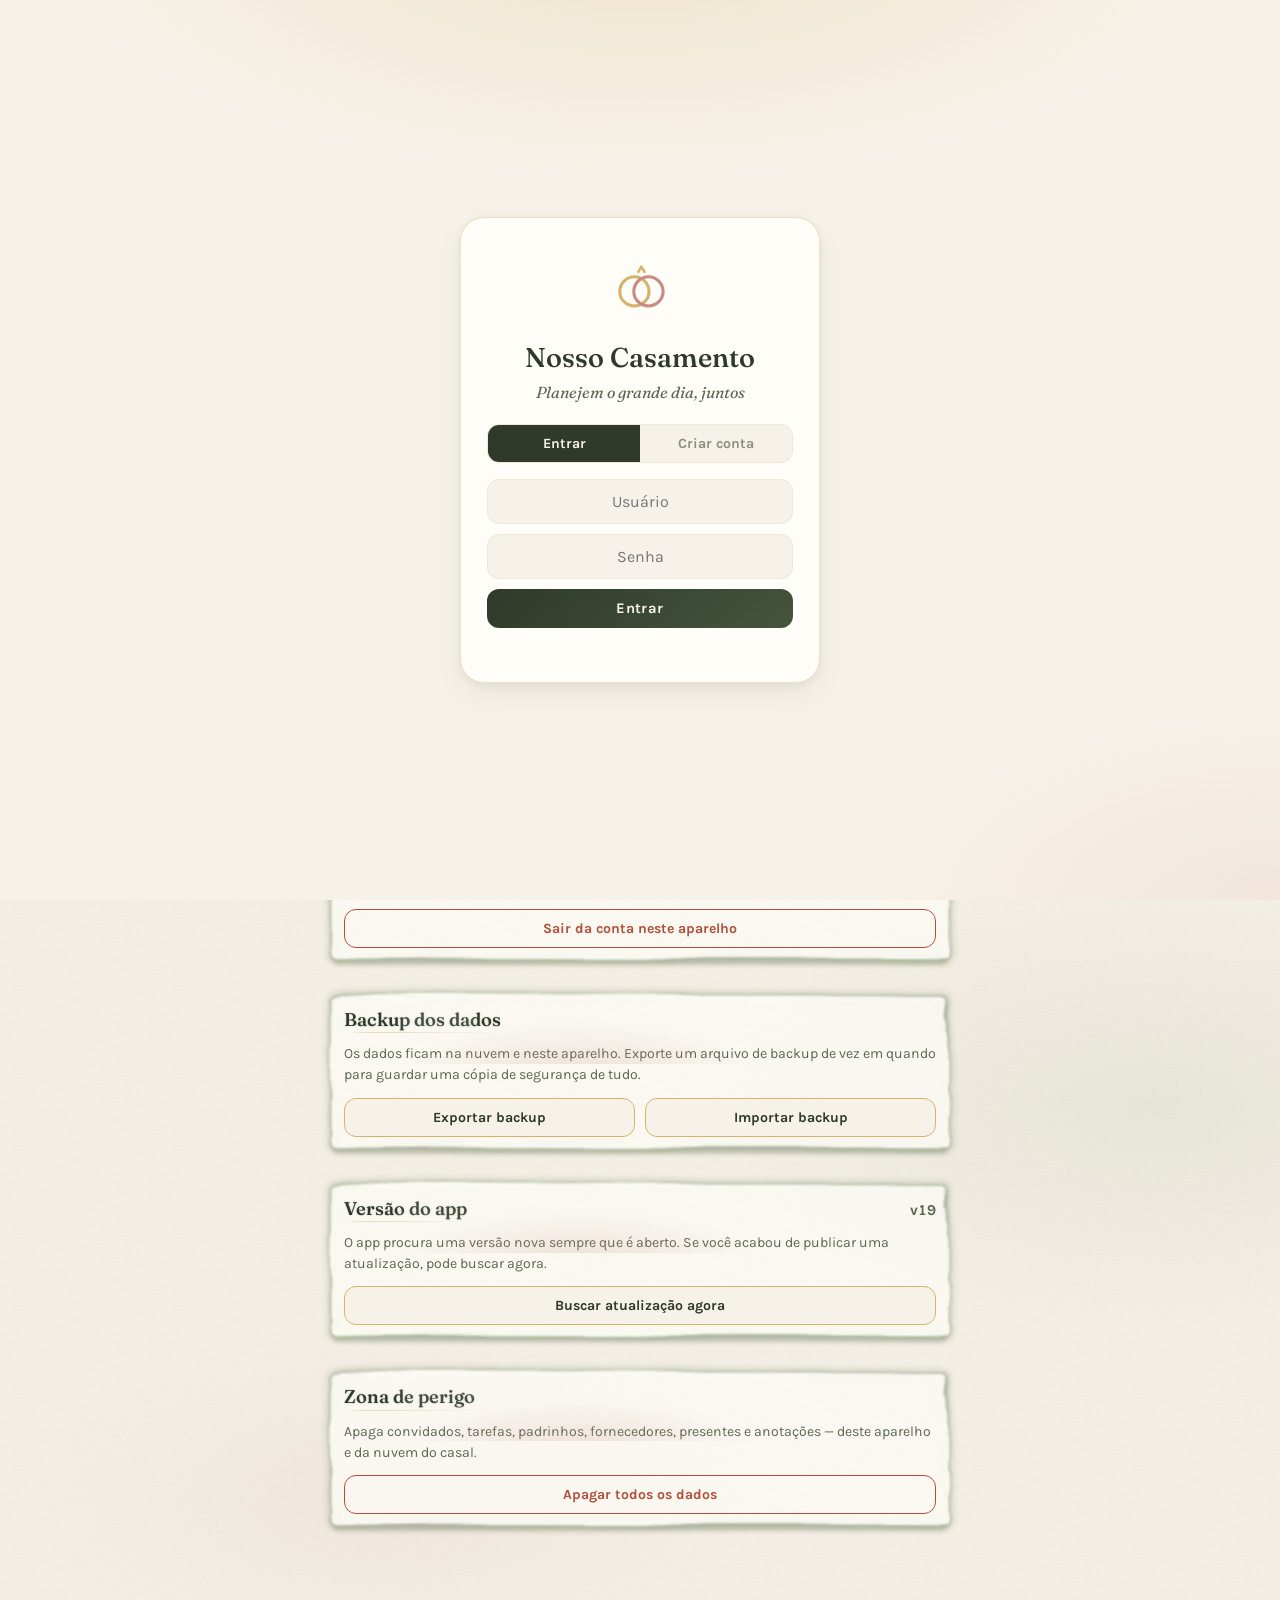
==== commit a1b2c6f8: "Tinta nas letras e nos ícones, e texturas assadas para o app ficar leve Letras e números: - véu de a" ====
--- a/index.html
+++ b/index.html
@@ -14,7 +14,7 @@
   <meta name="apple-mobile-web-app-title" content="Casamento">
   <link rel="preconnect" href="https://fonts.googleapis.com">
   <link rel="preconnect" href="https://fonts.gstatic.com" crossorigin>
-  <link href="https://fonts.googleapis.com/css2?family=Fraunces:ital,opsz,wght@0,9..144,300..700;1,9..144,300..700&family=Karla:ital,wght@0,300..700;1,300..700&family=Parisienne&display=swap" rel="stylesheet">
+  <link href="https://fonts.googleapis.com/css2?family=Fraunces:ital,opsz,wght@0,9..144,300..700;1,9..144,300..700&family=Karla:ital,wght@0,300..700;1,300..700&family=Caveat:wght@500..700&family=Parisienne&display=swap" rel="stylesheet">
   <link rel="stylesheet" href="css/styles.css">
 </head>
 <body>
--- a/css/styles.css
+++ b/css/styles.css
@@ -25,6 +25,8 @@
   --font-display: "Fraunces", Georgia, "Times New Roman", serif;
   --font-body: "Karla", "Segoe UI", Tahoma, sans-serif;
   --font-mao: "Parisienne", "Fraunces", cursive;
+  /* números anotados à mão, como num caderno de planejamento */
+  --font-conta: "Caveat", "Fraunces", cursive;
 
   /* aquarela: contorno de pigmento e sombra de papel sobre papel */
   --tinta-borda: rgba(125, 144, 112, 0.30);
@@ -35,7 +37,7 @@
   --corte: 22px 26px 20px 24px / 24px 20px 26px 22px;
   --corte-mini: 14px 17px 13px 16px / 16px 13px 17px 14px;
   /* mancha de tinta usada como moldura: o cartão vira um pedaço de papel pintado */
-  --mancha: url("../img/mancha.svg") 34 fill / 24px stretch;
+  --mancha: url("../img/mancha.webp") 34 fill / 24px stretch;
 }
 
 * { box-sizing: border-box; margin: 0; padding: 0; }
@@ -47,11 +49,16 @@
   color: var(--ink);
   /* papel de algodão: fibra por cima, poças de tinta por baixo */
   background-color: #f6f1e6;
-  background-image: url("../img/papel.svg"), url("../img/aquarela-fundo.svg");
-  background-repeat: repeat, no-repeat;
-  background-size: 260px 260px, 100% auto;
-  background-position: top left, top center;
-  background-attachment: scroll, fixed;
+  background-image:
+    url("../img/papel.webp"),
+    radial-gradient(46% 20% at 10% 3%, rgba(125, 144, 112, 0.13), transparent 70%),
+    radial-gradient(42% 16% at 94% 18%, rgba(196, 148, 138, 0.13), transparent 70%),
+    radial-gradient(44% 17% at 3% 44%, rgba(212, 180, 106, 0.11), transparent 70%),
+    radial-gradient(48% 19% at 90% 68%, rgba(125, 144, 112, 0.10), transparent 70%),
+    radial-gradient(40% 14% at 30% 92%, rgba(196, 148, 138, 0.09), transparent 72%);
+  background-repeat: repeat, no-repeat, no-repeat, no-repeat, no-repeat, no-repeat;
+  background-size: 160px 160px, auto, auto, auto, auto, auto;
+  background-attachment: scroll;
   min-height: 100vh;
   min-height: 100dvh;
   padding-bottom: calc(var(--nav-h) + env(safe-area-inset-bottom, 0px));
@@ -69,10 +76,8 @@
   z-index: 20;
   /* traço de pincel no lugar da linha reta */
   background:
-    url("../img/traco.svg") bottom center / 100% 14px no-repeat,
-    rgba(246, 241, 230, 0.9);
-  backdrop-filter: blur(10px);
-  -webkit-backdrop-filter: blur(10px);
+    url("../img/traco.webp") bottom center / 100% 14px no-repeat,
+    #f4efe3;
   border-bottom: none;
   box-shadow: 0 8px 16px -14px rgba(88, 100, 70, 0.6);
   padding-top: env(safe-area-inset-top, 0px);
@@ -185,8 +190,8 @@
 
 /* o painel aparece como tinta secando: um pedaço de cada vez */
 @keyframes pincelada {
-  from { opacity: 0; transform: translateY(14px) rotate(-0.8deg); filter: blur(3px); }
-  to { opacity: 1; transform: none; filter: none; }
+  from { opacity: 0; transform: translateY(14px) rotate(-0.8deg); }
+  to { opacity: 1; transform: none; }
 }
 #view-dashboard > * { animation: pincelada 0.55s cubic-bezier(0.22, 1, 0.36, 1) both; }
 #view-dashboard > *:nth-child(1) { animation-delay: 0.02s; }
@@ -217,11 +222,10 @@
   color: var(--ivory);
   background: transparent;
   border: 30px solid transparent;
-  border-image: url("../img/mancha-verde.svg") 34 fill / 30px stretch;
+  border-image: url("../img/mancha-verde.webp") 34 fill / 30px stretch;
   border-radius: 0;
   padding: 0;
   text-align: center;
-  filter: drop-shadow(0 14px 18px rgba(35, 48, 30, 0.30));
   margin-bottom: 10px;
   position: relative;
 }
@@ -234,7 +238,7 @@
   bottom: -18px;
   width: 190px;
   height: 70px;
-  background: url("../img/ramo.svg") center / contain no-repeat;
+  background: url("../img/ramo.webp") center / contain no-repeat;
   opacity: 0.5;
   transform: rotate(-9deg);
   pointer-events: none;
@@ -267,9 +271,9 @@
 }
 
 .cd-num {
-  font-family: var(--font-display);
-  font-weight: 550;
-  font-size: 1.8rem;
+  font-family: var(--font-conta);
+  font-weight: 700;
+  font-size: 2.4rem;
   line-height: 1;
   font-variant-numeric: tabular-nums;
 }
@@ -307,7 +311,6 @@
   border-radius: 0;
   padding: 0;
   text-align: left;
-  filter: drop-shadow(0 10px 12px rgba(88, 100, 70, 0.16));
   display: flex;
   flex-direction: column;
   gap: 1px;
@@ -319,7 +322,6 @@
   position: absolute;
   inset: 34% 12px 8px 12px;
   background: radial-gradient(ellipse at 26% 120%, rgba(125, 144, 112, 0.34), transparent 58%);
-  filter: blur(11px);
   pointer-events: none;
 }
 .stat-card > * { position: relative; }
@@ -332,10 +334,11 @@
 .stat-wide { grid-column: span 2; }
 
 .stat-num {
-  font-family: var(--font-display);
-  font-weight: 550;
-  font-size: 1.7rem;
-  line-height: 1.1;
+  font-family: var(--font-conta);
+  font-weight: 700;
+  font-size: 2.3rem;
+  line-height: 1;
+  letter-spacing: 0.01em;
   color: var(--ink);
 }
 
@@ -358,7 +361,6 @@
   border-image: var(--mancha);
   border-radius: 0;
   padding: 0;
-  filter: drop-shadow(0 12px 14px rgba(88, 100, 70, 0.15));
   margin-bottom: 6px;
 }
 /* respingo pálido no topo, como aguada aplicada antes do texto */
@@ -370,7 +372,6 @@
   right: 24%;
   height: 54px;
   background: radial-gradient(ellipse at 46% 130%, rgba(196, 148, 138, 0.26), transparent 60%);
-  filter: blur(10px);
   pointer-events: none;
 }
 
@@ -477,14 +478,14 @@
 .dash-mini-item:nth-child(3n+1) { transform: rotate(-0.5deg); }
 .dash-mini-item:nth-child(3n) { transform: rotate(0.5deg); }
 .dm-num {
-  font-family: var(--font-display);
-  font-weight: 550;
-  font-size: 1.25rem;
+  font-family: var(--font-conta);
+  font-weight: 700;
+  font-size: 1.65rem;
   line-height: 1;
   color: var(--ink);
   font-variant-numeric: tabular-nums;
 }
-.dm-num.dm-money { font-size: 0.95rem; }
+.dm-num.dm-money { font-family: var(--font-display); font-weight: 550; font-size: 0.95rem; }
 .dm-ok { color: var(--ok); }
 .dm-pend { color: var(--gold); }
 .dm-ganho { color: var(--rose); }
@@ -527,7 +528,6 @@
   border-image: var(--mancha);
   border-radius: 0;
   padding: 0;
-  filter: drop-shadow(0 10px 12px rgba(88, 100, 70, 0.14));
   margin-bottom: 4px;
   display: flex;
   flex-direction: column;
@@ -1057,6 +1057,63 @@
 }
 .toast.is-visible { opacity: 1; transform: translateX(-50%) translateY(0); }
 
+/* ---------- Tinta nas letras ----------
+   As letras e números recebem a mesma aguada dos cartões: um véu recortado
+   por cima deixa o pigmento mais denso em umas partes e mais lavado em
+   outras, sem mexer na cor de cada um. Onde o navegador não souber
+   recortar, o texto continua cheio como sempre. */
+.stat-num,
+.stat-lbl,
+.card-head h2,
+.card-head-value,
+.dm-num,
+.dm-lbl,
+.dash-list-titulo,
+.mini-list .mini-valor,
+.legend b,
+.view-title,
+.header-names h1,
+.countdown-label,
+.cd-num,
+.cd-lbl {
+  -webkit-mask-image: url("../img/veladura.webp");
+  mask-image: url("../img/veladura.webp");
+  -webkit-mask-size: 130px 90px;
+  mask-size: 130px 90px;
+  -webkit-mask-repeat: repeat;
+  mask-repeat: repeat;
+  /* cada elemento começa num ponto diferente da mancha (ver regras abaixo) */
+}
+
+/* halo de tinta úmida em volta dos traços mais grossos */
+.stat-num,
+.view-title,
+.card-head h2,
+.header-names h1 { text-shadow: 0 0 1.6px rgba(47, 58, 42, 0.34); }
+.cd-num,
+.countdown-label { text-shadow: 0 0 1.6px rgba(14, 20, 10, 0.45); }
+
+/* variação entre elementos vizinhos, para nenhum ficar igual ao outro */
+.stat-card:nth-child(2n) .stat-num { -webkit-mask-position: 47px 21px; mask-position: 47px 21px; }
+.stat-card:nth-child(3n) .stat-num { -webkit-mask-position: 19px 58px; mask-position: 19px 58px; }
+.stat-card:nth-child(2n) .stat-lbl { -webkit-mask-position: 71px 13px; mask-position: 71px 13px; }
+.cd-unit:nth-child(2n) .cd-num { -webkit-mask-position: 41px 29px; mask-position: 41px 29px; }
+.cd-unit:nth-child(3n) .cd-num { -webkit-mask-position: 83px 47px; mask-position: 83px 47px; }
+
+/* ---------- Ícones ----------
+   Traço arredondado em vez de filtro em tempo real: o desenho continua
+   macio e o celular não precisa recalcular nada a cada rolagem. */
+.app-header svg,
+.bottom-nav svg,
+.card svg,
+.stat-card svg,
+.busca-icone,
+.list-item svg,
+.pair-list svg {
+  stroke-linecap: round;
+  stroke-linejoin: round;
+}
+
 /* ---------- Bottom nav ---------- */
 
 .bottom-nav {
@@ -1066,10 +1123,8 @@
   right: 0;
   z-index: 30;
   background:
-    url("../img/traco.svg") top center / 100% 14px no-repeat,
-    rgba(255, 253, 248, 0.9);
-  backdrop-filter: blur(12px);
-  -webkit-backdrop-filter: blur(12px);
+    url("../img/traco.webp") top center / 100% 14px no-repeat,
+    #fbf8f1;
   border-top: none;
   display: flex;
   justify-content: space-around;
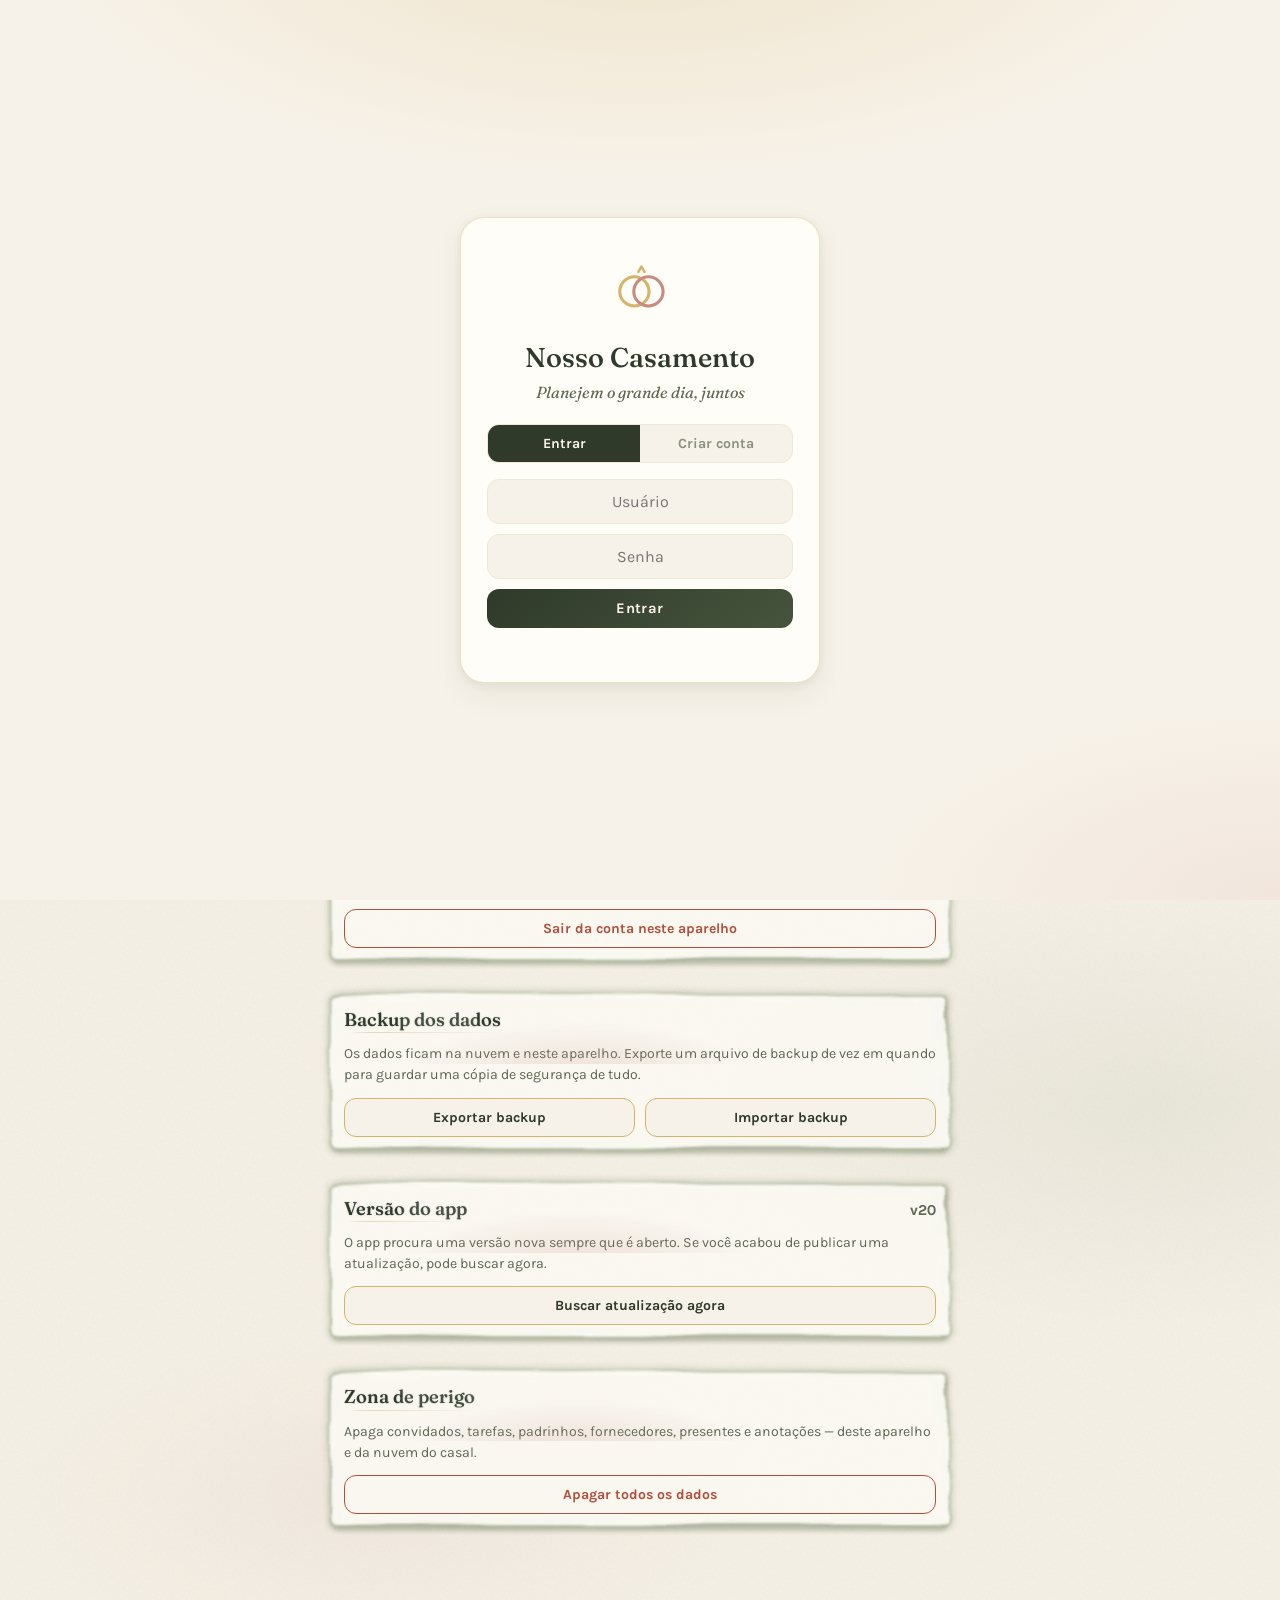
==== commit cce88a56: "Prazo nas tarefas do checklist e tempo restante no painel Cada tarefa passa a ter uma data limite (o" ====
--- a/index.html
+++ b/index.html
@@ -243,7 +243,13 @@
             <span>R$</span>
             <input type="text" id="item-valor" inputmode="decimal" placeholder="0,00">
           </label>
-          <button type="submit" class="btn-primary">Adicionar</button>
+          <label class="field-inline field-prazo" title="Até quando isso precisa estar resolvido">
+            <span>até</span>
+            <input type="date" id="item-prazo" aria-label="Prazo para resolver">
+          </label>
+        </div>
+        <div class="form-row">
+          <button type="submit" class="btn-primary btn-largo">Adicionar</button>
         </div>
       </form>
 
--- a/css/styles.css
+++ b/css/styles.css
@@ -520,6 +520,85 @@
 .mini-list li:first-child { border-top: none; }
 .mini-list .mini-valor { color: var(--ink); font-weight: 700; font-variant-numeric: tabular-nums; white-space: nowrap; }
 
+/* ---------- Prazo das tarefas ----------
+   Etiqueta com o tempo que falta: dourada quando está chegando,
+   vermelha quando já passou, discreta quando ainda há folga. */
+.prazo-selo {
+  display: inline-flex;
+  align-items: center;
+  gap: 4px;
+  font-size: 0.74rem;
+  font-weight: 700;
+  line-height: 1;
+  padding: 4px 9px;
+  border-radius: var(--corte-mini);
+  border: 1px solid transparent;
+  white-space: nowrap;
+}
+.prazo-selo::before {
+  content: "";
+  width: 6px;
+  height: 6px;
+  border-radius: 50%;
+  background: currentColor;
+  opacity: 0.75;
+}
+.prazo-ok {
+  color: var(--ink-soft);
+  background: rgba(125, 144, 112, 0.13);
+  border-color: rgba(125, 144, 112, 0.26);
+}
+.prazo-perto {
+  color: #8a6714;
+  background: rgba(212, 180, 106, 0.28);
+  border-color: rgba(179, 137, 46, 0.4);
+}
+.prazo-vencido {
+  color: #8d3a29;
+  background: rgba(201, 138, 128, 0.26);
+  border-color: rgba(176, 80, 60, 0.42);
+}
+.prazo-feito {
+  color: var(--ink-faint);
+  background: rgba(125, 144, 112, 0.1);
+  border-color: rgba(125, 144, 112, 0.2);
+}
+.prazo-feito::before { display: none; }
+.prazo-sem {
+  color: var(--ink-faint);
+  background: transparent;
+  border-color: rgba(139, 145, 127, 0.3);
+}
+.prazo-sem::before { display: none; }
+.list-item.is-done .prazo-selo { opacity: 0.7; }
+
+/* campo de data no formulário e na edição */
+.field-prazo input[type="date"] {
+  width: auto;
+  min-width: 116px;
+  font-family: var(--font-body);
+  font-size: 0.9rem;
+  color: var(--ink);
+  padding: 9px 0;
+}
+.field-prazo input[type="date"]::-webkit-calendar-picker-indicator {
+  opacity: 0.55;
+  cursor: pointer;
+}
+.edit-linha { display: flex; gap: 8px; flex-wrap: wrap; }
+.btn-largo { flex: 1; }
+
+/* painel: nome ocupa o espaço livre, prazo e valor ficam à direita */
+.mini-list li { align-items: center; }
+.mini-nome {
+  flex: 1;
+  min-width: 0;
+  overflow: hidden;
+  text-overflow: ellipsis;
+  white-space: nowrap;
+}
+.dash-list-titulo.tem-atraso { color: #8d3a29; }
+
 /* ---------- Forms ---------- */
 
 .form-card {
@@ -894,6 +973,16 @@
   overflow: hidden;
   text-overflow: ellipsis;
   white-space: nowrap;
+}
+
+/* tarefa com prazo: o nome pode ocupar duas linhas em vez de ser cortado,
+   já que a etiqueta de prazo abaixo dele já ocupa a segunda linha */
+.list-item:has(.prazo-selo) .item-title {
+  white-space: normal;
+  overflow-wrap: anywhere;
+  display: -webkit-box;
+  -webkit-line-clamp: 2;
+  -webkit-box-orient: vertical;
 }
 
 .item-meta { font-size: 0.78rem; color: var(--ink-faint); display: flex; gap: 8px; flex-wrap: wrap; }
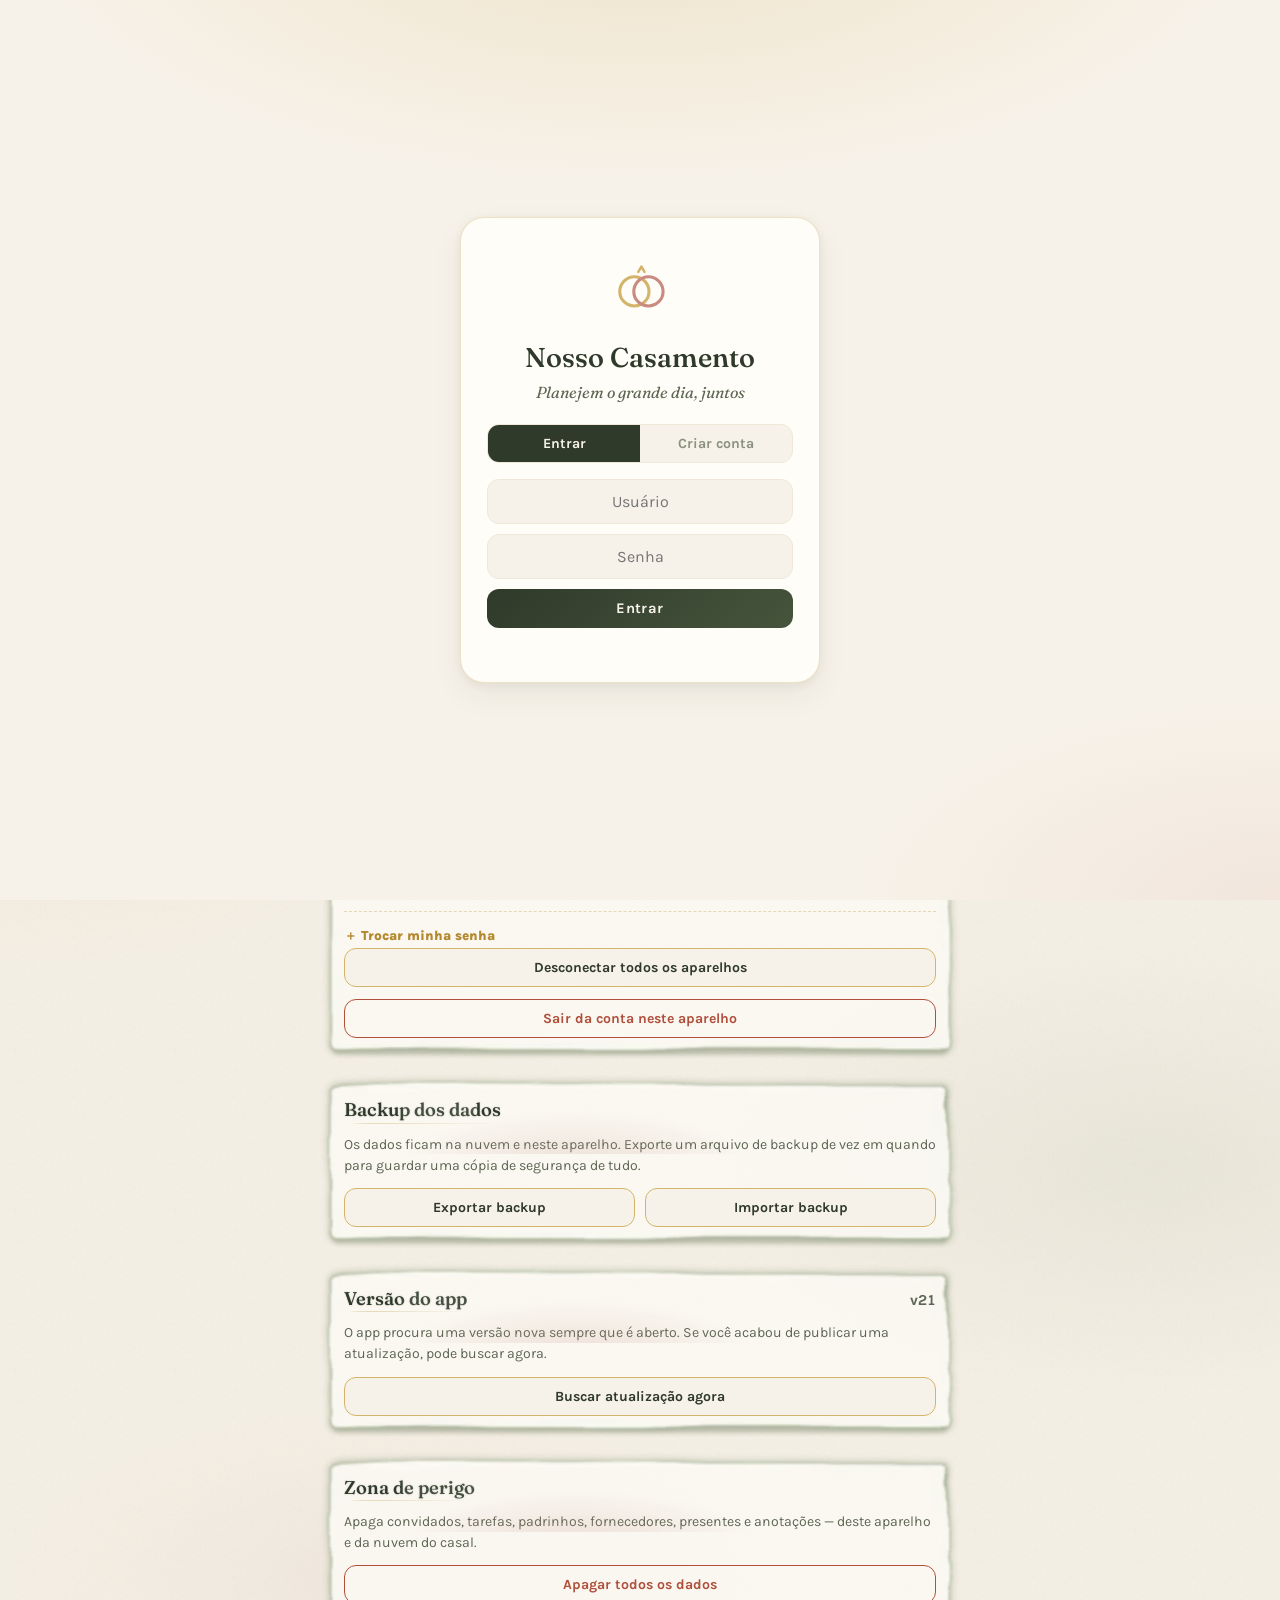
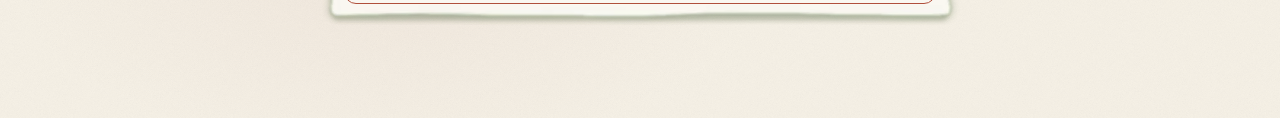
==== commit 175b81f5: "Segurança: limite de tentativas, senha forte, sessão com prazo e cabeçalhos Fecha os cinco pontos le" ====
--- a/index.html
+++ b/index.html
@@ -43,8 +43,8 @@
 
       <form id="form-criar" class="login-form" hidden>
         <input type="text" id="criar-usuario" placeholder="Escolha um usuário" autocomplete="username" autocapitalize="none" required maxlength="40">
-        <input type="password" id="criar-senha" placeholder="Crie uma senha" autocomplete="new-password" required maxlength="60">
-        <input type="password" id="criar-senha2" placeholder="Repita a senha" autocomplete="new-password" required maxlength="60">
+        <input type="password" id="criar-senha" placeholder="Crie uma senha (mín. 8)" autocomplete="new-password" required minlength="8" maxlength="60">
+        <input type="password" id="criar-senha2" placeholder="Repita a senha" autocomplete="new-password" required minlength="8" maxlength="60">
         <input type="text" id="criar-codigo" placeholder="Código do casal (opcional)" autocapitalize="none" maxlength="40">
         <p class="login-dica">Deixe o código vazio para começar um casamento do zero. Para ver as mesmas listas do seu par, peça o <b>código do casal</b> dele(a) — fica em Configurações › Conta — e cole aqui.</p>
         <button type="submit" class="btn-primary btn-block" id="btn-criar">Criar conta</button>
@@ -476,6 +476,16 @@
           <p class="login-erro" id="juntar-erro" role="alert"></p>
         </details>
 
+        <details class="juntar-box" id="senha-box">
+          <summary>Trocar minha senha</summary>
+          <p class="card-text">A senha nova precisa ter ao menos <b>8 caracteres</b>. Ao trocar, as sessões abertas em outros aparelhos são encerradas.</p>
+          <input type="password" id="senha-atual" placeholder="senha atual" autocomplete="current-password">
+          <input type="password" id="senha-nova" placeholder="senha nova" autocomplete="new-password" minlength="8">
+          <button class="btn-primary btn-block" id="btn-trocar-senha" type="button">Trocar senha</button>
+          <p class="login-erro" id="senha-erro" role="alert"></p>
+        </details>
+
+        <button class="btn-secondary btn-block" id="btn-sair-todos" type="button">Desconectar todos os aparelhos</button>
         <button class="btn-danger btn-desconectar" id="btn-sair-conta" type="button">Sair da conta neste aparelho</button>
       </div>
 
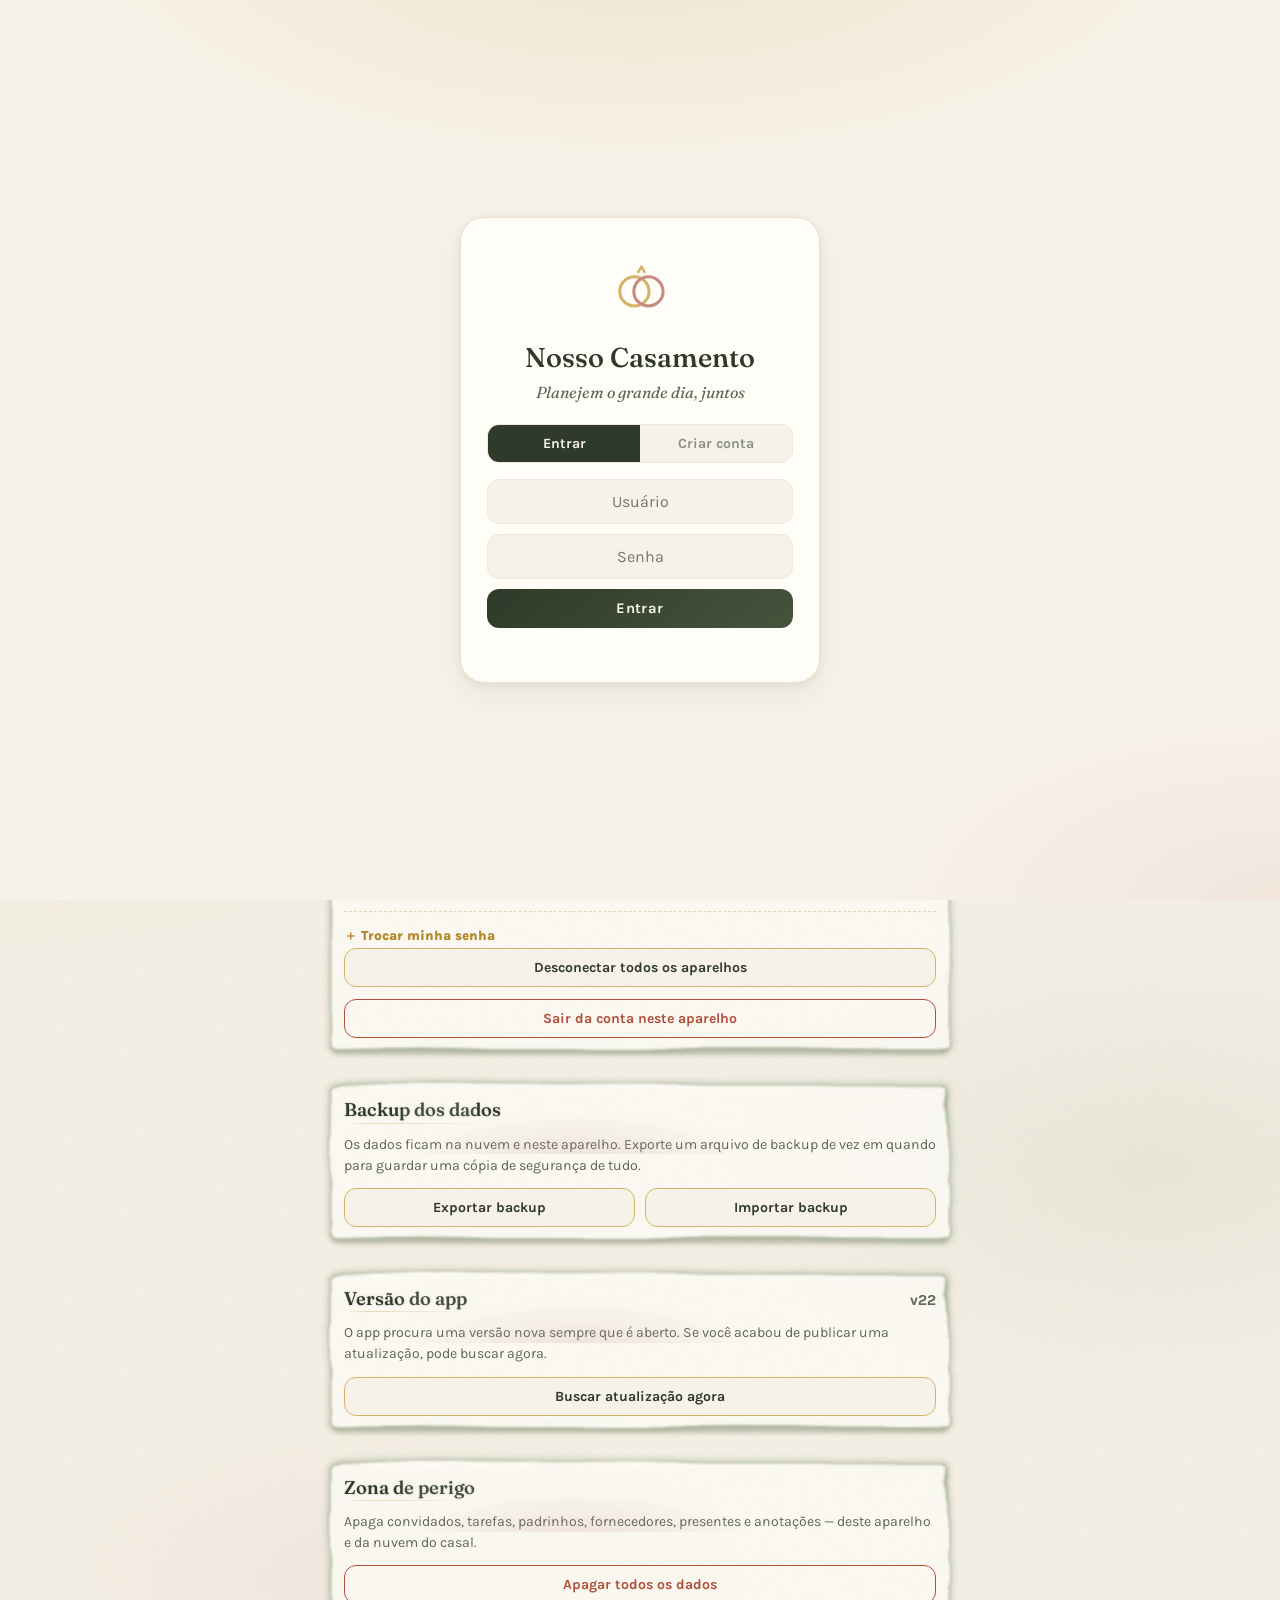
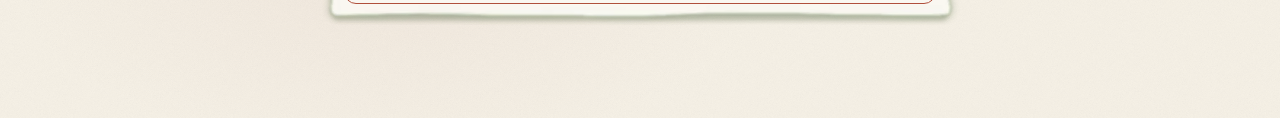
==== commit 520bf0ce: "Abertura do app e foto do casal em tamanho grande Abertura (menos de um segundo, só transform e opac" ====
--- a/index.html
+++ b/index.html
@@ -19,6 +19,26 @@
 </head>
 <body>
 
+  <!-- Abertura: dura menos de um segundo. Duas poças de tinta se abrem, os
+       anéis entram e o painel se dissolve enquanto o app já aparece por trás.
+       Só transform e opacity, para o celular desenhar sem esforço. -->
+  <div class="abertura" id="abertura" aria-hidden="true">
+    <div class="abertura-pool pool-sage"></div>
+    <div class="abertura-pool pool-rose"></div>
+    <svg class="abertura-aneis" viewBox="94 96 344 306" width="150" height="134" aria-hidden="true">
+      <circle cx="216" cy="280" r="104" fill="none" stroke="#b3892e" stroke-width="20"/>
+      <circle cx="316" cy="280" r="104" fill="none" stroke="#c98a80" stroke-width="20"/>
+      <path d="M244 142l22-38 22 38" fill="none" stroke="#b3892e" stroke-width="17" stroke-linecap="round" stroke-linejoin="round"/>
+    </svg>
+    <p class="abertura-nome" id="abertura-nome">Nosso Casamento</p>
+  </div>
+
+  <!-- Foto do casal em tamanho grande, ao tocar no cabeçalho. -->
+  <div class="foto-grande" id="foto-grande" hidden>
+    <img id="foto-grande-img" alt="Foto do casal">
+    <button class="foto-grande-fechar" id="foto-grande-fechar" type="button" aria-label="Fechar foto">Fechar</button>
+  </div>
+
   <div class="login-screen" id="login-screen" hidden>
     <div class="login-card">
       <svg class="login-aneis" viewBox="0 0 512 512" width="72" height="72" aria-hidden="true">
@@ -55,7 +75,7 @@
 
   <header class="app-header">
     <div class="header-inner">
-      <div class="monogram" id="monogram">N&amp;N</div>
+      <button class="monogram" id="monogram" type="button" aria-label="Ver foto do casal">N&amp;N</button>
       <div class="header-names">
         <h1 id="header-couple">Nosso Casamento</h1>
         <p id="header-date">Configure a data do grande dia</p>
--- a/css/styles.css
+++ b/css/styles.css
@@ -1203,6 +1203,145 @@
   stroke-linejoin: round;
 }
 
+/* ---------- Abertura ----------
+   Menos de um segundo: as poças de tinta abrem, os anéis entram e o painel
+   se dissolve enquanto o painel do app já aparece por baixo. Só transform e
+   opacity — nada que obrigue o celular a recalcular desenho. */
+
+.abertura {
+  position: fixed;
+  inset: 0;
+  z-index: 200;
+  display: grid;
+  place-items: center;
+  align-content: center;
+  gap: 14px;
+  background-color: #f6f1e6;
+  background-image: url("../img/papel.webp");
+  background-size: 160px 160px;
+  overflow: hidden;
+  animation: aberturaSai 0.42s cubic-bezier(0.4, 0, 0.9, 0.3) 0.6s both;
+}
+.abertura.fim { display: none; }
+
+@keyframes aberturaSai {
+  to { opacity: 0; transform: scale(1.04); }
+}
+
+/* poça de pigmento que se abre no papel */
+.abertura-pool {
+  position: absolute;
+  width: 74vmax;
+  height: 74vmax;
+  border-radius: 50%;
+  opacity: 0;
+  will-change: transform, opacity;
+}
+.pool-sage {
+  background: radial-gradient(circle, rgba(125, 144, 112, 0.5) 0%, rgba(125, 144, 112, 0.22) 42%, transparent 68%);
+  animation: pocaAbre 0.95s cubic-bezier(0.22, 1, 0.36, 1) both;
+}
+.pool-rose {
+  background: radial-gradient(circle, rgba(196, 148, 138, 0.45) 0%, rgba(196, 148, 138, 0.2) 42%, transparent 68%);
+  animation: pocaAbre 0.95s cubic-bezier(0.22, 1, 0.36, 1) 0.1s both;
+  transform-origin: 60% 55%;
+}
+
+@keyframes pocaAbre {
+  0%   { opacity: 0;    transform: scale(0.28); }
+  35%  { opacity: 0.95; }
+  100% { opacity: 0;    transform: scale(1.5); }
+}
+
+/* os anéis entram com um respiro, como quem assenta o pincel */
+.abertura-aneis {
+  position: relative;
+  width: 150px;
+  height: 134px;
+  animation: aneisEntram 0.62s cubic-bezier(0.34, 1.5, 0.5, 1) 0.08s both;
+  will-change: transform, opacity;
+}
+
+@keyframes aneisEntram {
+  from { opacity: 0; transform: scale(0.62) rotate(-8deg); }
+  to   { opacity: 1; transform: none; }
+}
+
+.abertura-nome {
+  position: relative;
+  font-family: var(--font-mao);
+  font-size: 2.1rem;
+  line-height: 1;
+  color: var(--ink);
+  text-align: center;
+  padding: 0 24px;
+  animation: nomeSobe 0.5s cubic-bezier(0.22, 1, 0.36, 1) 0.26s both;
+}
+
+@keyframes nomeSobe {
+  from { opacity: 0; transform: translateY(12px); }
+  to   { opacity: 1; transform: none; }
+}
+
+@media (prefers-reduced-motion: reduce) {
+  .abertura { display: none; }
+}
+
+/* ---------- Foto do casal em tamanho grande ---------- */
+
+.monogram { border: 1.5px solid var(--gold-soft); padding: 0; }
+.monogram.tem-foto { cursor: zoom-in; }
+.monogram.tem-foto:active { transform: scale(0.94); }
+
+.foto-grande {
+  position: fixed;
+  inset: 0;
+  z-index: 150;
+  display: flex;
+  flex-direction: column;
+  align-items: center;
+  justify-content: center;
+  gap: 18px;
+  padding: 26px;
+  background: rgba(35, 42, 28, 0.82);
+  animation: fundoEntra 0.22s ease both;
+}
+.foto-grande[hidden] { display: none; }
+
+@keyframes fundoEntra {
+  from { opacity: 0; }
+  to   { opacity: 1; }
+}
+
+.foto-grande img {
+  max-width: min(92vw, 520px);
+  max-height: 72vh;
+  object-fit: contain;
+  /* moldura de papel pintado, a mesma dos cartões */
+  border: 18px solid transparent;
+  border-image: url("../img/mancha.webp") 34 fill / 18px stretch;
+  animation: fotoAbre 0.3s cubic-bezier(0.34, 1.4, 0.6, 1) both;
+}
+
+@keyframes fotoAbre {
+  from { opacity: 0; transform: scale(0.88); }
+  to   { opacity: 1; transform: none; }
+}
+
+.foto-grande-fechar {
+  background: none;
+  border: 1.5px solid rgba(247, 242, 233, 0.5);
+  color: var(--ivory);
+  font-size: 0.9rem;
+  font-weight: 700;
+  letter-spacing: 0.06em;
+  text-transform: uppercase;
+  padding: 10px 26px;
+  border-radius: var(--corte-mini);
+  animation: nomeSobe 0.3s ease 0.1s both;
+}
+.foto-grande-fechar:active { transform: scale(0.96); }
+
 /* ---------- Bottom nav ---------- */
 
 .bottom-nav {
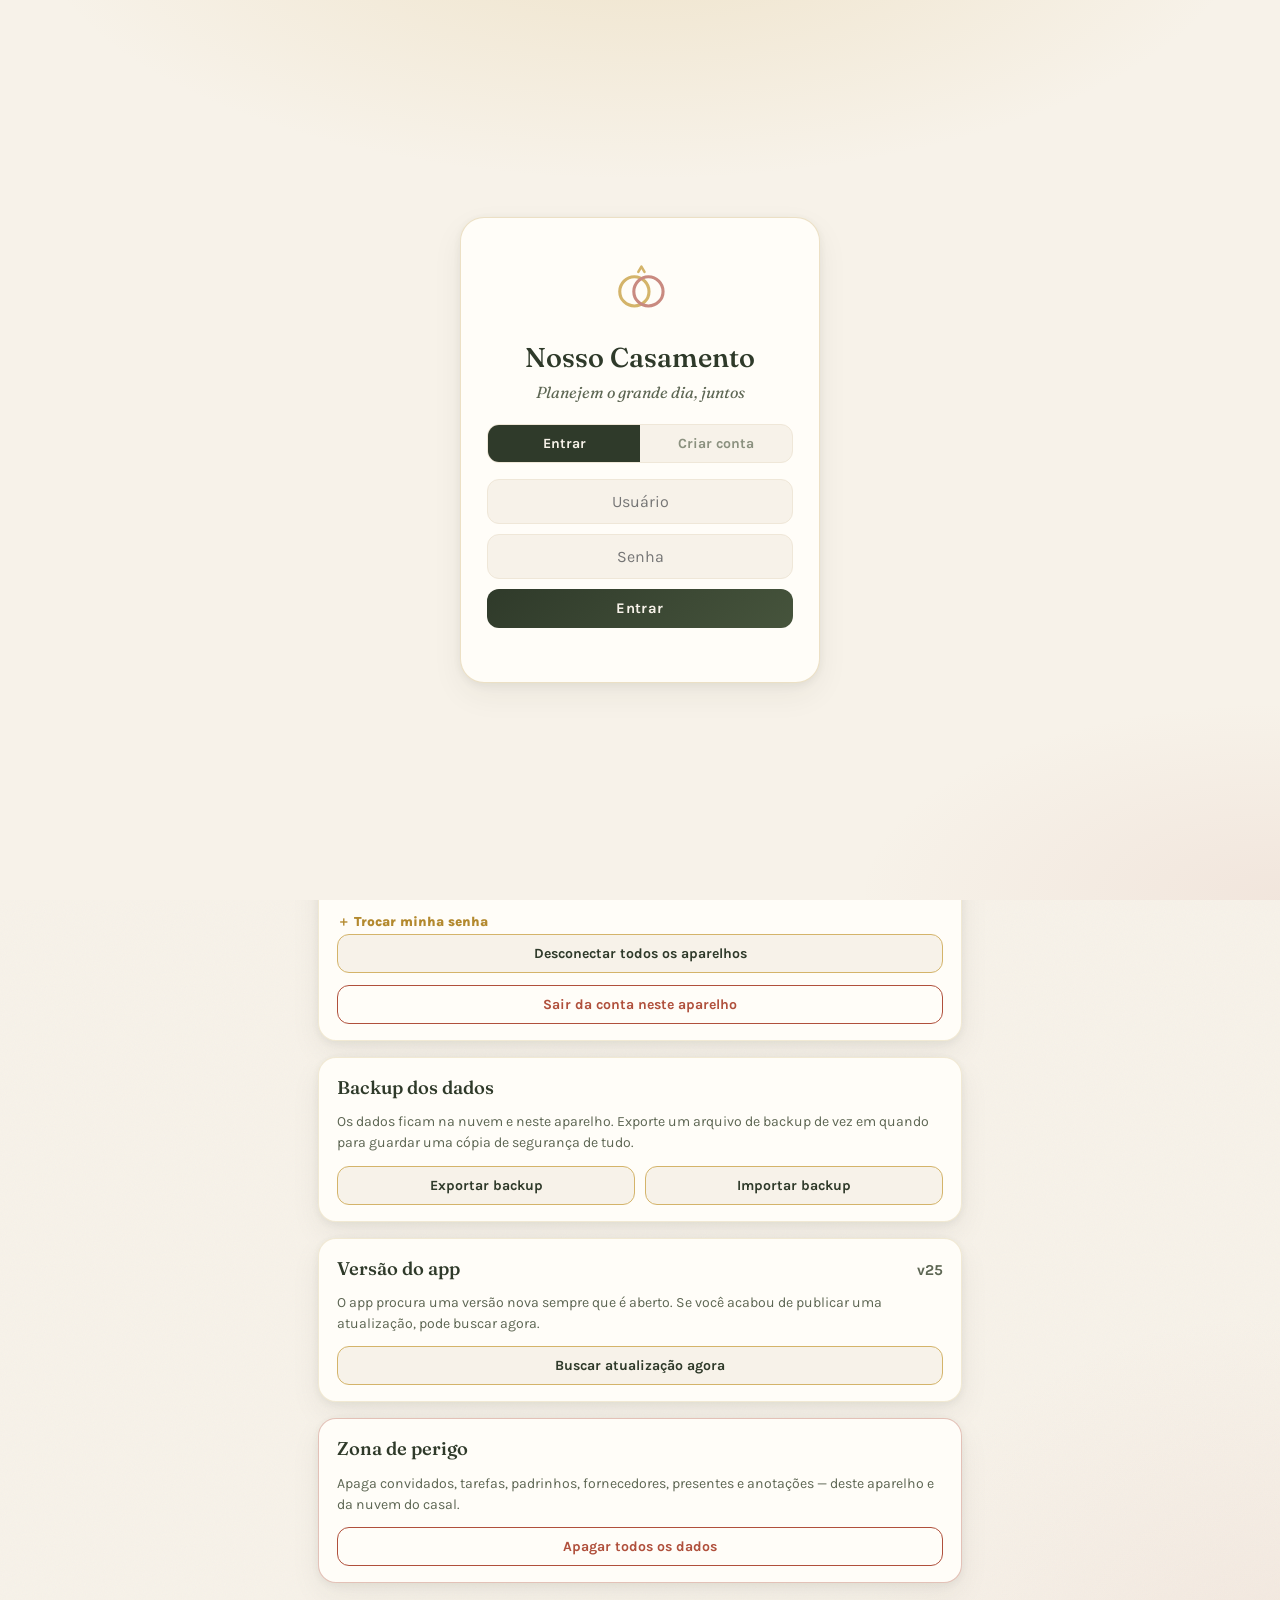
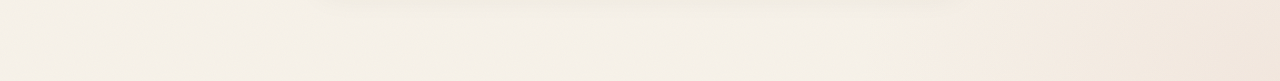
==== commit 645f7db5: "Volta o visual de antes da aquarela, mantendo todas as funções novas A noiva não gostou da textura d" ====
--- a/index.html
+++ b/index.html
@@ -14,13 +14,13 @@
   <meta name="apple-mobile-web-app-title" content="Casamento">
   <link rel="preconnect" href="https://fonts.googleapis.com">
   <link rel="preconnect" href="https://fonts.gstatic.com" crossorigin>
-  <link href="https://fonts.googleapis.com/css2?family=Fraunces:ital,opsz,wght@0,9..144,300..700;1,9..144,300..700&family=Karla:ital,wght@0,300..700;1,300..700&family=Caveat:wght@500..700&family=Parisienne&display=swap" rel="stylesheet">
+  <link href="https://fonts.googleapis.com/css2?family=Fraunces:ital,opsz,wght@0,9..144,300..700;1,9..144,300..700&family=Karla:ital,wght@0,300..700;1,300..700&display=swap" rel="stylesheet">
   <link rel="stylesheet" href="css/styles.css">
 </head>
 <body>
 
-  <!-- Abertura: dura menos de um segundo. Duas poças de tinta se abrem, os
-       anéis entram e o painel se dissolve enquanto o app já aparece por trás.
+  <!-- Abertura: dura menos de um segundo. Um brilho suave se abre, os anéis
+       entram e o painel se dissolve enquanto o app já aparece por trás.
        Só transform e opacity, para o celular desenhar sem esforço. -->
   <div class="abertura" id="abertura" aria-hidden="true">
     <div class="abertura-pool pool-sage"></div>
--- a/css/styles.css
+++ b/css/styles.css
@@ -24,20 +24,6 @@
   --nav-h: 64px;
   --font-display: "Fraunces", Georgia, "Times New Roman", serif;
   --font-body: "Karla", "Segoe UI", Tahoma, sans-serif;
-  --font-mao: "Parisienne", "Fraunces", cursive;
-  /* números anotados à mão, como num caderno de planejamento */
-  --font-conta: "Caveat", "Fraunces", cursive;
-
-  /* aquarela: contorno de pigmento e sombra de papel sobre papel */
-  --tinta-borda: rgba(125, 144, 112, 0.30);
-  --tinta-borda-forte: rgba(125, 144, 112, 0.5);
-  --papel: rgba(255, 253, 248, 0.88);
-  --sombra-papel: 0 1px 2px rgba(94, 84, 62, 0.06), 0 14px 26px -16px rgba(88, 100, 70, 0.45);
-  /* recorte irregular, como papel cortado à mão */
-  --corte: 22px 26px 20px 24px / 24px 20px 26px 22px;
-  --corte-mini: 14px 17px 13px 16px / 16px 13px 17px 14px;
-  /* mancha de tinta usada como moldura: o cartão vira um pedaço de papel pintado */
-  --mancha: url("../img/mancha.webp") 34 fill / 24px stretch;
 }
 
 * { box-sizing: border-box; margin: 0; padding: 0; }
@@ -47,18 +33,11 @@
 body {
   font-family: var(--font-body);
   color: var(--ink);
-  /* papel de algodão: fibra por cima, poças de tinta por baixo */
-  background-color: #f6f1e6;
+  background-color: var(--ivory);
   background-image:
-    url("../img/papel.webp"),
-    radial-gradient(46% 20% at 10% 3%, rgba(125, 144, 112, 0.13), transparent 70%),
-    radial-gradient(42% 16% at 94% 18%, rgba(196, 148, 138, 0.13), transparent 70%),
-    radial-gradient(44% 17% at 3% 44%, rgba(212, 180, 106, 0.11), transparent 70%),
-    radial-gradient(48% 19% at 90% 68%, rgba(125, 144, 112, 0.10), transparent 70%),
-    radial-gradient(40% 14% at 30% 92%, rgba(196, 148, 138, 0.09), transparent 72%);
-  background-repeat: repeat, no-repeat, no-repeat, no-repeat, no-repeat, no-repeat;
-  background-size: 160px 160px, auto, auto, auto, auto, auto;
-  background-attachment: scroll;
+    radial-gradient(ellipse 80% 50% at 50% -10%, rgba(212, 180, 106, 0.18), transparent 60%),
+    radial-gradient(ellipse 60% 40% at 100% 100%, rgba(201, 138, 128, 0.10), transparent 55%),
+    url("data:image/svg+xml,%3Csvg xmlns='http://www.w3.org/2000/svg' width='140' height='140'%3E%3Cfilter id='n'%3E%3CfeTurbulence type='fractalNoise' baseFrequency='0.9' numOctaves='2'/%3E%3C/filter%3E%3Crect width='140' height='140' filter='url(%23n)' opacity='0.035'/%3E%3C/svg%3E");
   min-height: 100vh;
   min-height: 100dvh;
   padding-bottom: calc(var(--nav-h) + env(safe-area-inset-bottom, 0px));
@@ -74,12 +53,10 @@
   position: sticky;
   top: 0;
   z-index: 20;
-  /* traço de pincel no lugar da linha reta */
-  background:
-    url("../img/traco.webp") bottom center / 100% 14px no-repeat,
-    #f4efe3;
-  border-bottom: none;
-  box-shadow: 0 8px 16px -14px rgba(88, 100, 70, 0.6);
+  background: rgba(247, 242, 233, 0.88);
+  backdrop-filter: blur(10px);
+  -webkit-backdrop-filter: blur(10px);
+  border-bottom: 1px solid rgba(179, 137, 46, 0.25);
   padding-top: env(safe-area-inset-top, 0px);
 }
 
@@ -143,10 +120,9 @@
 .header-names { flex: 1; min-width: 0; }
 
 .header-names h1 {
-  font-family: var(--font-mao);
-  font-weight: 400;
-  font-size: 1.6rem;
-  line-height: 1.1;
+  font-family: var(--font-display);
+  font-weight: 550;
+  font-size: 1.25rem;
   letter-spacing: 0.01em;
   white-space: nowrap;
   overflow: hidden;
@@ -188,23 +164,6 @@
   to { opacity: 1; transform: none; }
 }
 
-/* o painel aparece como tinta secando: um pedaço de cada vez */
-@keyframes pincelada {
-  from { opacity: 0; transform: translateY(14px) rotate(-0.8deg); }
-  to { opacity: 1; transform: none; }
-}
-#view-dashboard > * { animation: pincelada 0.55s cubic-bezier(0.22, 1, 0.36, 1) both; }
-#view-dashboard > *:nth-child(1) { animation-delay: 0.02s; }
-#view-dashboard > *:nth-child(2) { animation-delay: 0.10s; }
-#view-dashboard > *:nth-child(3) { animation-delay: 0.18s; }
-#view-dashboard > *:nth-child(4) { animation-delay: 0.26s; }
-#view-dashboard > *:nth-child(5) { animation-delay: 0.34s; }
-#view-dashboard > *:nth-child(n+6) { animation-delay: 0.42s; }
-
-@media (prefers-reduced-motion: reduce) {
-  #view-dashboard > * { animation: none; }
-}
-
 .view-head { margin-bottom: 16px; }
 
 .view-title {
@@ -219,38 +178,38 @@
 /* ---------- Countdown ---------- */
 
 .countdown-card {
+  background:
+    radial-gradient(ellipse 120% 90% at 50% -20%, rgba(212, 180, 106, 0.35), transparent 55%),
+    linear-gradient(150deg, #33402c 0%, #24301f 100%);
   color: var(--ivory);
-  background: transparent;
-  border: 30px solid transparent;
-  border-image: url("../img/mancha-verde.webp") 34 fill / 30px stretch;
-  border-radius: 0;
-  padding: 0;
+  border-radius: 24px;
+  padding: 26px 20px 20px;
   text-align: center;
-  margin-bottom: 10px;
+  box-shadow: var(--shadow);
+  border: 1px solid rgba(212, 180, 106, 0.4);
+  margin-bottom: 18px;
   position: relative;
-}
-
-/* ramo de eucalipto pintado, saindo do canto */
+  overflow: hidden;
+}
+
+.countdown-card::before,
 .countdown-card::after {
   content: "";
   position: absolute;
-  right: -16px;
-  bottom: -18px;
-  width: 190px;
-  height: 70px;
-  background: url("../img/ramo.webp") center / contain no-repeat;
-  opacity: 0.5;
-  transform: rotate(-9deg);
-  pointer-events: none;
-}
+  width: 120px;
+  height: 120px;
+  border: 1px solid rgba(212, 180, 106, 0.25);
+  border-radius: 50%;
+}
+.countdown-card::before { top: -60px; left: -40px; }
+.countdown-card::after { bottom: -70px; right: -30px; width: 160px; height: 160px; }
 
 .countdown-label {
-  font-family: var(--font-mao);
-  font-style: normal;
-  font-size: 1.7rem;
-  line-height: 1;
+  font-family: var(--font-display);
+  font-style: italic;
+  font-size: 1rem;
   color: var(--gold-soft);
-  letter-spacing: 0.01em;
+  letter-spacing: 0.06em;
 }
 
 .countdown-grid {
@@ -262,21 +221,29 @@
 
 .cd-unit {
   min-width: 64px;
-  background: rgba(255, 253, 248, 0.08);
-  border: 1px solid rgba(212, 180, 106, 0.28);
-  border-radius: var(--corte-mini);
+  background: rgba(255, 253, 248, 0.07);
+  border: 1px solid rgba(212, 180, 106, 0.25);
+  border-radius: 14px;
   padding: 10px 6px 8px;
   display: flex;
   flex-direction: column;
 }
 
 .cd-num {
-  font-family: var(--font-conta);
-  font-weight: 700;
-  font-size: 2.4rem;
+  font-family: var(--font-display);
+  font-weight: 550;
+  font-size: 1.8rem;
   line-height: 1;
   font-variant-numeric: tabular-nums;
-}
+  white-space: nowrap;
+  /* altura fixa: quando o número encolhe, os rótulos continuam alinhados */
+  min-height: 1.8rem;
+  display: grid;
+  place-items: center;
+}
+
+/* contagem com 4 algarismos (acima de 2,7 anos): diminui para continuar cabendo */
+.cd-num.longo { font-size: 1.45rem; }
 
 .cd-lbl {
   font-size: 0.66rem;
@@ -304,41 +271,25 @@
 }
 
 .stat-card {
-  position: relative;
-  background: transparent;
-  border: 24px solid transparent;
-  border-image: var(--mancha);
-  border-radius: 0;
-  padding: 0;
+  background: var(--paper);
+  border: 1px solid rgba(179, 137, 46, 0.18);
+  border-radius: var(--radius);
+  padding: 14px 16px;
   text-align: left;
+  box-shadow: var(--shadow);
   display: flex;
   flex-direction: column;
   gap: 1px;
-  transition: transform 0.18s;
-}
-/* poça de pigmento que escorre do canto, como tinta secando no papel */
-.stat-card::before {
-  content: "";
-  position: absolute;
-  inset: 34% 12px 8px 12px;
-  background: radial-gradient(ellipse at 26% 120%, rgba(125, 144, 112, 0.34), transparent 58%);
-  pointer-events: none;
-}
-.stat-card > * { position: relative; }
-.stat-card:nth-child(2n)::before {
-  background: radial-gradient(ellipse at 74% 120%, rgba(196, 148, 138, 0.36), transparent 58%);
-}
-.stat-card:nth-child(3n+1) { transform: rotate(-0.35deg); }
-.stat-card:nth-child(3n+2) { transform: rotate(0.3deg); }
-.stat-card:active { transform: scale(0.97) rotate(-0.4deg); }
+  transition: transform 0.15s, box-shadow 0.15s;
+}
+.stat-card:active { transform: scale(0.97); }
 .stat-wide { grid-column: span 2; }
 
 .stat-num {
-  font-family: var(--font-conta);
-  font-weight: 700;
-  font-size: 2.3rem;
-  line-height: 1;
-  letter-spacing: 0.01em;
+  font-family: var(--font-display);
+  font-weight: 550;
+  font-size: 1.7rem;
+  line-height: 1.1;
   color: var(--ink);
 }
 
@@ -355,24 +306,12 @@
 /* ---------- Cards ---------- */
 
 .card {
-  position: relative;
-  background: transparent;
-  border: 26px solid transparent;
-  border-image: var(--mancha);
-  border-radius: 0;
-  padding: 0;
-  margin-bottom: 6px;
-}
-/* respingo pálido no topo, como aguada aplicada antes do texto */
-.card::before {
-  content: "";
-  position: absolute;
-  top: 4px;
-  left: 8%;
-  right: 24%;
-  height: 54px;
-  background: radial-gradient(ellipse at 46% 130%, rgba(196, 148, 138, 0.26), transparent 60%);
-  pointer-events: none;
+  background: var(--paper);
+  border: 1px solid rgba(179, 137, 46, 0.18);
+  border-radius: var(--radius);
+  padding: 16px 18px;
+  box-shadow: var(--shadow);
+  margin-bottom: 16px;
 }
 
 .card-head {
@@ -387,18 +326,6 @@
   font-family: var(--font-display);
   font-weight: 550;
   font-size: 1.15rem;
-  position: relative;
-}
-/* sublinhado de pincel: mais grosso no começo, some no fim */
-.card-head h2::after {
-  content: "";
-  position: absolute;
-  left: -2px;
-  right: -6px;
-  bottom: -4px;
-  height: 5px;
-  border-radius: 50% 40% 60% 45% / 100% 100% 100% 100%;
-  background: linear-gradient(90deg, rgba(179, 137, 46, 0.38), rgba(179, 137, 46, 0.16) 55%, transparent);
 }
 
 .card-head-value {
@@ -411,24 +338,19 @@
 .card-text { font-size: 0.88rem; color: var(--ink-soft); margin-bottom: 12px; }
 
 .progress-track {
-  height: 13px;
-  border-radius: 8px 10px 9px 11px / 10px 8px 11px 9px;
-  background: rgba(125, 144, 112, 0.13);
-  box-shadow: inset 0 1px 2px rgba(94, 84, 62, 0.07);
+  height: 10px;
+  border-radius: 99px;
+  background: var(--ivory-deep);
   overflow: hidden;
   margin-bottom: 10px;
 }
 
-/* pincelada: a tinta acumula na ponta e clareia no meio do traço */
 .progress-fill {
   height: 100%;
   width: 0%;
-  border-radius: 8px 12px 10px 9px / 10px 9px 12px 8px;
-  background:
-    linear-gradient(180deg, rgba(255, 255, 255, 0.28), transparent 45%, rgba(60, 72, 48, 0.16)),
-    linear-gradient(90deg, #7d9070 0%, #93a37f 42%, #c9a54e 100%);
-  box-shadow: inset -3px 0 5px -2px rgba(60, 72, 48, 0.35);
-  transition: width 0.9s cubic-bezier(0.22, 1, 0.36, 1);
+  border-radius: 99px;
+  background: linear-gradient(90deg, var(--sage) 0%, var(--gold-soft) 100%);
+  transition: width 0.6s cubic-bezier(0.22, 1, 0.36, 1);
 }
 
 .legend { display: flex; flex-wrap: wrap; gap: 6px 18px; font-size: 0.84rem; color: var(--ink-soft); }
@@ -443,21 +365,14 @@
 
 .split-bar {
   display: flex;
-  height: 16px;
-  border-radius: 9px 12px 10px 11px / 11px 9px 12px 10px;
+  height: 14px;
+  border-radius: 99px;
   overflow: hidden;
-  background: rgba(125, 144, 112, 0.12);
-  box-shadow: inset 0 1px 2px rgba(94, 84, 62, 0.07);
+  background: var(--ivory-deep);
   margin-bottom: 10px;
 }
-.split-noiva,
-.split-noivo {
-  transition: width 0.9s cubic-bezier(0.22, 1, 0.36, 1);
-  box-shadow: inset 0 -3px 5px -3px rgba(60, 50, 40, 0.4);
-}
-/* as duas aguadas se encontram no meio e sangram uma na outra */
-.split-noiva { background: linear-gradient(90deg, #d3a79b 0%, #c4948a 88%, rgba(196, 148, 138, 0.55) 100%); }
-.split-noivo { background: linear-gradient(90deg, rgba(125, 144, 112, 0.55) 0%, #7d9070 12%, #8c9d78 100%); }
+.split-noiva { background: var(--rose); transition: width 0.6s cubic-bezier(0.22, 1, 0.36, 1); }
+.split-noivo { background: var(--sage); transition: width 0.6s cubic-bezier(0.22, 1, 0.36, 1); }
 
 .dash-mini {
   display: grid;
@@ -466,26 +381,24 @@
   margin: 2px 0 12px;
 }
 .dash-mini-item {
-  background: rgba(247, 242, 231, 0.75);
-  border: 1px solid rgba(125, 144, 112, 0.22);
-  border-radius: var(--corte-mini);
+  background: var(--ivory);
+  border: 1px solid rgba(179, 137, 46, 0.14);
+  border-radius: 12px;
   padding: 9px 6px;
   text-align: center;
   display: flex;
   flex-direction: column;
   gap: 2px;
 }
-.dash-mini-item:nth-child(3n+1) { transform: rotate(-0.5deg); }
-.dash-mini-item:nth-child(3n) { transform: rotate(0.5deg); }
 .dm-num {
-  font-family: var(--font-conta);
-  font-weight: 700;
-  font-size: 1.65rem;
+  font-family: var(--font-display);
+  font-weight: 550;
+  font-size: 1.25rem;
   line-height: 1;
   color: var(--ink);
   font-variant-numeric: tabular-nums;
 }
-.dm-num.dm-money { font-family: var(--font-display); font-weight: 550; font-size: 0.95rem; }
+.dm-num.dm-money { font-size: 0.95rem; }
 .dm-ok { color: var(--ok); }
 .dm-pend { color: var(--gold); }
 .dm-ganho { color: var(--rose); }
@@ -514,100 +427,21 @@
   gap: 10px;
   font-size: 0.88rem;
   padding: 7px 0;
-  border-top: 1px solid rgba(125, 144, 112, 0.22);
+  border-top: 1px dashed rgba(179, 137, 46, 0.25);
   color: var(--ink-soft);
 }
 .mini-list li:first-child { border-top: none; }
 .mini-list .mini-valor { color: var(--ink); font-weight: 700; font-variant-numeric: tabular-nums; white-space: nowrap; }
 
-/* ---------- Prazo das tarefas ----------
-   Etiqueta com o tempo que falta: dourada quando está chegando,
-   vermelha quando já passou, discreta quando ainda há folga. */
-.prazo-selo {
-  display: inline-flex;
-  align-items: center;
-  gap: 4px;
-  font-size: 0.74rem;
-  font-weight: 700;
-  line-height: 1;
-  padding: 4px 9px;
-  border-radius: var(--corte-mini);
-  border: 1px solid transparent;
-  white-space: nowrap;
-}
-.prazo-selo::before {
-  content: "";
-  width: 6px;
-  height: 6px;
-  border-radius: 50%;
-  background: currentColor;
-  opacity: 0.75;
-}
-.prazo-ok {
-  color: var(--ink-soft);
-  background: rgba(125, 144, 112, 0.13);
-  border-color: rgba(125, 144, 112, 0.26);
-}
-.prazo-perto {
-  color: #8a6714;
-  background: rgba(212, 180, 106, 0.28);
-  border-color: rgba(179, 137, 46, 0.4);
-}
-.prazo-vencido {
-  color: #8d3a29;
-  background: rgba(201, 138, 128, 0.26);
-  border-color: rgba(176, 80, 60, 0.42);
-}
-.prazo-feito {
-  color: var(--ink-faint);
-  background: rgba(125, 144, 112, 0.1);
-  border-color: rgba(125, 144, 112, 0.2);
-}
-.prazo-feito::before { display: none; }
-.prazo-sem {
-  color: var(--ink-faint);
-  background: transparent;
-  border-color: rgba(139, 145, 127, 0.3);
-}
-.prazo-sem::before { display: none; }
-.list-item.is-done .prazo-selo { opacity: 0.7; }
-
-/* campo de data no formulário e na edição */
-.field-prazo input[type="date"] {
-  width: auto;
-  min-width: 116px;
-  font-family: var(--font-body);
-  font-size: 0.9rem;
-  color: var(--ink);
-  padding: 9px 0;
-}
-.field-prazo input[type="date"]::-webkit-calendar-picker-indicator {
-  opacity: 0.55;
-  cursor: pointer;
-}
-.edit-linha { display: flex; gap: 8px; flex-wrap: wrap; }
-.btn-largo { flex: 1; }
-
-/* painel: nome ocupa o espaço livre, prazo e valor ficam à direita */
-.mini-list li { align-items: center; }
-.mini-nome {
-  flex: 1;
-  min-width: 0;
-  overflow: hidden;
-  text-overflow: ellipsis;
-  white-space: nowrap;
-}
-.dash-list-titulo.tem-atraso { color: #8d3a29; }
-
 /* ---------- Forms ---------- */
 
 .form-card {
-  background: transparent;
-  border: 24px solid transparent;
-  border-image: var(--mancha);
-  border-radius: 0;
-  padding: 0;
-  margin-bottom: 4px;
+  background: var(--paper);
+  border: 1px solid rgba(179, 137, 46, 0.18);
+  border-radius: var(--radius);
+  padding: 14px;
+  box-shadow: var(--shadow);
+  margin-bottom: 14px;
   display: flex;
   flex-direction: column;
   gap: 10px;
@@ -928,10 +762,10 @@
 .filter-row::-webkit-scrollbar { display: none; }
 
 .chip {
-  border: 1.5px solid rgba(125, 144, 112, 0.28);
-  background: var(--papel);
+  border: 1.5px solid var(--ivory-deep);
+  background: var(--paper);
   color: var(--ink-soft);
-  border-radius: 13px 16px 12px 15px / 15px 12px 16px 13px;
+  border-radius: 99px;
   padding: 7px 15px;
   font-size: 0.82rem;
   font-weight: 700;
@@ -949,9 +783,9 @@
 .item-list, .pair-list { list-style: none; display: flex; flex-direction: column; gap: 10px; }
 
 .list-item {
-  background: var(--papel);
-  border: 1px solid var(--tinta-borda);
-  border-radius: var(--corte-mini);
+  background: var(--paper);
+  border: 1px solid rgba(179, 137, 46, 0.18);
+  border-radius: var(--radius);
   padding: 12px 14px;
   display: flex;
   align-items: center;
@@ -973,16 +807,6 @@
   overflow: hidden;
   text-overflow: ellipsis;
   white-space: nowrap;
-}
-
-/* tarefa com prazo: o nome pode ocupar duas linhas em vez de ser cortado,
-   já que a etiqueta de prazo abaixo dele já ocupa a segunda linha */
-.list-item:has(.prazo-selo) .item-title {
-  white-space: normal;
-  overflow-wrap: anywhere;
-  display: -webkit-box;
-  -webkit-line-clamp: 2;
-  -webkit-box-orient: vertical;
 }
 
 .item-meta { font-size: 0.78rem; color: var(--ink-faint); display: flex; gap: 8px; flex-wrap: wrap; }
@@ -996,12 +820,7 @@
 }
 
 .list-item.is-done .item-title { text-decoration: line-through; color: var(--ink-faint); }
-.list-item.is-done {
-  background:
-    radial-gradient(ellipse 90% 120% at 12% 50%, rgba(125, 144, 112, 0.26), rgba(125, 144, 112, 0.10) 60%, rgba(125, 144, 112, 0.05)),
-    var(--papel);
-  border-color: rgba(125, 144, 112, 0.42);
-}
+.list-item.is-done { background: var(--sage-soft); border-color: rgba(125, 144, 112, 0.4); }
 .list-item.is-done .item-valor { color: var(--ok); }
 
 .badge {
@@ -1146,67 +965,159 @@
 }
 .toast.is-visible { opacity: 1; transform: translateX(-50%) translateY(0); }
 
-/* ---------- Tinta nas letras ----------
-   As letras e números recebem a mesma aguada dos cartões: um véu recortado
-   por cima deixa o pigmento mais denso em umas partes e mais lavado em
-   outras, sem mexer na cor de cada um. Onde o navegador não souber
-   recortar, o texto continua cheio como sempre. */
-.stat-num,
-.stat-lbl,
-.card-head h2,
-.card-head-value,
-.dm-num,
-.dm-lbl,
-.dash-list-titulo,
-.mini-list .mini-valor,
-.legend b,
-.view-title,
-.header-names h1,
-.countdown-label,
-.cd-num,
-.cd-lbl {
-  -webkit-mask-image: url("../img/veladura.webp");
-  mask-image: url("../img/veladura.webp");
-  -webkit-mask-size: 130px 90px;
-  mask-size: 130px 90px;
-  -webkit-mask-repeat: repeat;
-  mask-repeat: repeat;
-  /* cada elemento começa num ponto diferente da mancha (ver regras abaixo) */
-}
-
-/* halo de tinta úmida em volta dos traços mais grossos */
-.stat-num,
-.view-title,
-.card-head h2,
-.header-names h1 { text-shadow: 0 0 1.6px rgba(47, 58, 42, 0.34); }
-.cd-num,
-.countdown-label { text-shadow: 0 0 1.6px rgba(14, 20, 10, 0.45); }
-
-/* variação entre elementos vizinhos, para nenhum ficar igual ao outro */
-.stat-card:nth-child(2n) .stat-num { -webkit-mask-position: 47px 21px; mask-position: 47px 21px; }
-.stat-card:nth-child(3n) .stat-num { -webkit-mask-position: 19px 58px; mask-position: 19px 58px; }
-.stat-card:nth-child(2n) .stat-lbl { -webkit-mask-position: 71px 13px; mask-position: 71px 13px; }
-.cd-unit:nth-child(2n) .cd-num { -webkit-mask-position: 41px 29px; mask-position: 41px 29px; }
-.cd-unit:nth-child(3n) .cd-num { -webkit-mask-position: 83px 47px; mask-position: 83px 47px; }
-
-/* ---------- Ícones ----------
-   Traço arredondado em vez de filtro em tempo real: o desenho continua
-   macio e o celular não precisa recalcular nada a cada rolagem. */
-.app-header svg,
-.bottom-nav svg,
-.card svg,
-.stat-card svg,
-.busca-icone,
-.list-item svg,
-.pair-list svg {
-  stroke-linecap: round;
-  stroke-linejoin: round;
-}
+/* ---------- Prazo das tarefas ----------
+   Etiqueta com o tempo que falta: dourada quando está chegando,
+   vermelha quando já passou, discreta quando ainda há folga. */
+.prazo-selo {
+  display: inline-flex;
+  align-items: center;
+  gap: 5px;
+  font-size: 0.74rem;
+  font-weight: 700;
+  line-height: 1;
+  padding: 4px 9px;
+  border-radius: 99px;
+  border: 1px solid transparent;
+  white-space: nowrap;
+}
+.prazo-selo::before {
+  content: "";
+  width: 6px;
+  height: 6px;
+  border-radius: 50%;
+  background: currentColor;
+  opacity: 0.75;
+}
+.prazo-ok {
+  color: var(--ink-soft);
+  background: var(--sage-soft);
+  border-color: rgba(125, 144, 112, 0.3);
+}
+.prazo-perto {
+  color: #8a6714;
+  background: rgba(212, 180, 106, 0.26);
+  border-color: rgba(179, 137, 46, 0.4);
+}
+.prazo-vencido {
+  color: #8d3a29;
+  background: var(--rose-soft);
+  border-color: rgba(176, 80, 60, 0.4);
+}
+.prazo-feito {
+  color: var(--ink-faint);
+  background: var(--ivory-deep);
+  border-color: rgba(139, 145, 127, 0.28);
+}
+.prazo-feito::before { display: none; }
+.prazo-sem {
+  color: var(--ink-faint);
+  background: transparent;
+  border-color: rgba(139, 145, 127, 0.3);
+}
+.prazo-sem::before { display: none; }
+.list-item.is-done .prazo-selo { opacity: 0.7; }
+
+/* tarefa com prazo: o nome pode ocupar duas linhas em vez de ser cortado,
+   já que a etiqueta abaixo dele já ocupa a segunda linha */
+.list-item:has(.prazo-selo) .item-title {
+  white-space: normal;
+  overflow-wrap: anywhere;
+  display: -webkit-box;
+  -webkit-line-clamp: 2;
+  -webkit-box-orient: vertical;
+}
+
+/* campo de data no formulário e na edição */
+.field-prazo input[type="date"] {
+  width: auto;
+  min-width: 116px;
+  font-family: var(--font-body);
+  font-size: 0.9rem;
+  color: var(--ink);
+  padding: 9px 0;
+}
+.field-prazo input[type="date"]::-webkit-calendar-picker-indicator {
+  opacity: 0.55;
+  cursor: pointer;
+}
+.edit-linha { display: flex; gap: 8px; flex-wrap: wrap; }
+.btn-largo { flex: 1; }
+
+/* painel: nome ocupa o espaço livre, prazo e valor ficam à direita */
+.mini-list li { align-items: center; }
+.mini-nome {
+  flex: 1;
+  min-width: 0;
+  overflow: hidden;
+  text-overflow: ellipsis;
+  white-space: nowrap;
+}
+.dash-list-titulo.tem-atraso { color: #8d3a29; }
+
+/* ---------- Foto do casal em tamanho grande ---------- */
+
+/* o monograma virou botão: tira a aparência de botão do navegador */
+.monogram {
+  padding: 0;
+  font-size: 1.05rem;
+  -webkit-appearance: none;
+  appearance: none;
+}
+.monogram.tem-foto { cursor: zoom-in; }
+.monogram.tem-foto:active { transform: scale(0.94); }
+
+.foto-grande {
+  position: fixed;
+  inset: 0;
+  z-index: 150;
+  display: flex;
+  flex-direction: column;
+  align-items: center;
+  justify-content: center;
+  gap: 18px;
+  padding: 26px;
+  background: rgba(35, 42, 28, 0.82);
+  animation: fundoEntra 0.22s ease both;
+}
+.foto-grande[hidden] { display: none; }
+
+@keyframes fundoEntra {
+  from { opacity: 0; }
+  to { opacity: 1; }
+}
+
+.foto-grande img {
+  max-width: min(94vw, 700px);
+  max-height: 74vh;
+  object-fit: contain;
+  border-radius: var(--radius);
+  border: 5px solid var(--paper);
+  box-shadow: 0 18px 50px rgba(0, 0, 0, 0.45);
+  animation: fotoAbre 0.3s cubic-bezier(0.34, 1.4, 0.6, 1) both;
+}
+
+@keyframes fotoAbre {
+  from { opacity: 0; transform: scale(0.88); }
+  to { opacity: 1; transform: none; }
+}
+
+.foto-grande-fechar {
+  background: none;
+  border: 1.5px solid rgba(247, 242, 233, 0.5);
+  color: var(--ivory);
+  font-size: 0.9rem;
+  font-weight: 700;
+  letter-spacing: 0.06em;
+  text-transform: uppercase;
+  padding: 10px 26px;
+  border-radius: 99px;
+  animation: sobeSuave 0.3s ease 0.1s both;
+}
+.foto-grande-fechar:active { transform: scale(0.96); }
 
 /* ---------- Abertura ----------
-   Menos de um segundo: as poças de tinta abrem, os anéis entram e o painel
-   se dissolve enquanto o painel do app já aparece por baixo. Só transform e
-   opacity — nada que obrigue o celular a recalcular desenho. */
+   Menos de um segundo: um brilho suave se abre, os anéis entram e o painel
+   se dissolve enquanto o app já aparece por baixo. Só transform e opacity. */
 
 .abertura {
   position: fixed;
@@ -1215,10 +1126,8 @@
   display: grid;
   place-items: center;
   align-content: center;
-  gap: 14px;
-  background-color: #f6f1e6;
-  background-image: url("../img/papel.webp");
-  background-size: 160px 160px;
+  gap: 16px;
+  background: var(--ivory);
   overflow: hidden;
   animation: aberturaSai 0.42s cubic-bezier(0.4, 0, 0.9, 0.3) 0.6s both;
 }
@@ -1228,7 +1137,6 @@
   to { opacity: 0; transform: scale(1.04); }
 }
 
-/* poça de pigmento que se abre no papel */
 .abertura-pool {
   position: absolute;
   width: 74vmax;
@@ -1238,22 +1146,21 @@
   will-change: transform, opacity;
 }
 .pool-sage {
-  background: radial-gradient(circle, rgba(125, 144, 112, 0.5) 0%, rgba(125, 144, 112, 0.22) 42%, transparent 68%);
-  animation: pocaAbre 0.95s cubic-bezier(0.22, 1, 0.36, 1) both;
+  background: radial-gradient(circle, rgba(125, 144, 112, 0.28) 0%, rgba(125, 144, 112, 0.1) 45%, transparent 68%);
+  animation: brilhoAbre 0.95s cubic-bezier(0.22, 1, 0.36, 1) both;
 }
 .pool-rose {
-  background: radial-gradient(circle, rgba(196, 148, 138, 0.45) 0%, rgba(196, 148, 138, 0.2) 42%, transparent 68%);
-  animation: pocaAbre 0.95s cubic-bezier(0.22, 1, 0.36, 1) 0.1s both;
+  background: radial-gradient(circle, rgba(201, 138, 128, 0.24) 0%, rgba(201, 138, 128, 0.09) 45%, transparent 68%);
+  animation: brilhoAbre 0.95s cubic-bezier(0.22, 1, 0.36, 1) 0.1s both;
   transform-origin: 60% 55%;
 }
 
-@keyframes pocaAbre {
-  0%   { opacity: 0;    transform: scale(0.28); }
-  35%  { opacity: 0.95; }
-  100% { opacity: 0;    transform: scale(1.5); }
-}
-
-/* os anéis entram com um respiro, como quem assenta o pincel */
+@keyframes brilhoAbre {
+  0% { opacity: 0; transform: scale(0.28); }
+  35% { opacity: 1; }
+  100% { opacity: 0; transform: scale(1.5); }
+}
+
 .abertura-aneis {
   position: relative;
   width: 150px;
@@ -1264,83 +1171,30 @@
 
 @keyframes aneisEntram {
   from { opacity: 0; transform: scale(0.62) rotate(-8deg); }
-  to   { opacity: 1; transform: none; }
+  to { opacity: 1; transform: none; }
 }
 
 .abertura-nome {
   position: relative;
-  font-family: var(--font-mao);
-  font-size: 2.1rem;
-  line-height: 1;
+  font-family: var(--font-display);
+  font-style: italic;
+  font-weight: 500;
+  font-size: 1.7rem;
+  line-height: 1.1;
   color: var(--ink);
   text-align: center;
   padding: 0 24px;
-  animation: nomeSobe 0.5s cubic-bezier(0.22, 1, 0.36, 1) 0.26s both;
-}
-
-@keyframes nomeSobe {
+  animation: sobeSuave 0.5s cubic-bezier(0.22, 1, 0.36, 1) 0.26s both;
+}
+
+@keyframes sobeSuave {
   from { opacity: 0; transform: translateY(12px); }
-  to   { opacity: 1; transform: none; }
+  to { opacity: 1; transform: none; }
 }
 
 @media (prefers-reduced-motion: reduce) {
   .abertura { display: none; }
 }
-
-/* ---------- Foto do casal em tamanho grande ---------- */
-
-.monogram { border: 1.5px solid var(--gold-soft); padding: 0; }
-.monogram.tem-foto { cursor: zoom-in; }
-.monogram.tem-foto:active { transform: scale(0.94); }
-
-.foto-grande {
-  position: fixed;
-  inset: 0;
-  z-index: 150;
-  display: flex;
-  flex-direction: column;
-  align-items: center;
-  justify-content: center;
-  gap: 18px;
-  padding: 26px;
-  background: rgba(35, 42, 28, 0.82);
-  animation: fundoEntra 0.22s ease both;
-}
-.foto-grande[hidden] { display: none; }
-
-@keyframes fundoEntra {
-  from { opacity: 0; }
-  to   { opacity: 1; }
-}
-
-.foto-grande img {
-  max-width: min(92vw, 520px);
-  max-height: 72vh;
-  object-fit: contain;
-  /* moldura de papel pintado, a mesma dos cartões */
-  border: 18px solid transparent;
-  border-image: url("../img/mancha.webp") 34 fill / 18px stretch;
-  animation: fotoAbre 0.3s cubic-bezier(0.34, 1.4, 0.6, 1) both;
-}
-
-@keyframes fotoAbre {
-  from { opacity: 0; transform: scale(0.88); }
-  to   { opacity: 1; transform: none; }
-}
-
-.foto-grande-fechar {
-  background: none;
-  border: 1.5px solid rgba(247, 242, 233, 0.5);
-  color: var(--ivory);
-  font-size: 0.9rem;
-  font-weight: 700;
-  letter-spacing: 0.06em;
-  text-transform: uppercase;
-  padding: 10px 26px;
-  border-radius: var(--corte-mini);
-  animation: nomeSobe 0.3s ease 0.1s both;
-}
-.foto-grande-fechar:active { transform: scale(0.96); }
 
 /* ---------- Bottom nav ---------- */
 
@@ -1350,10 +1204,10 @@
   left: 0;
   right: 0;
   z-index: 30;
-  background:
-    url("../img/traco.webp") top center / 100% 14px no-repeat,
-    #fbf8f1;
-  border-top: none;
+  background: rgba(255, 253, 248, 0.92);
+  backdrop-filter: blur(12px);
+  -webkit-backdrop-filter: blur(12px);
+  border-top: 1px solid rgba(179, 137, 46, 0.25);
   display: flex;
   justify-content: space-around;
   gap: 1px;
@@ -1442,9 +1296,9 @@
 }
 .busca-wrap input {
   width: 100%;
-  border: 1.5px solid rgba(125, 144, 112, 0.28);
-  background: var(--papel);
-  border-radius: 16px 20px 15px 18px / 18px 15px 20px 16px;
+  border: 1.5px solid var(--ivory-deep);
+  background: var(--paper);
+  border-radius: 99px;
   padding: 10px 14px 10px 38px;
   font-size: 0.9rem;
   appearance: none;
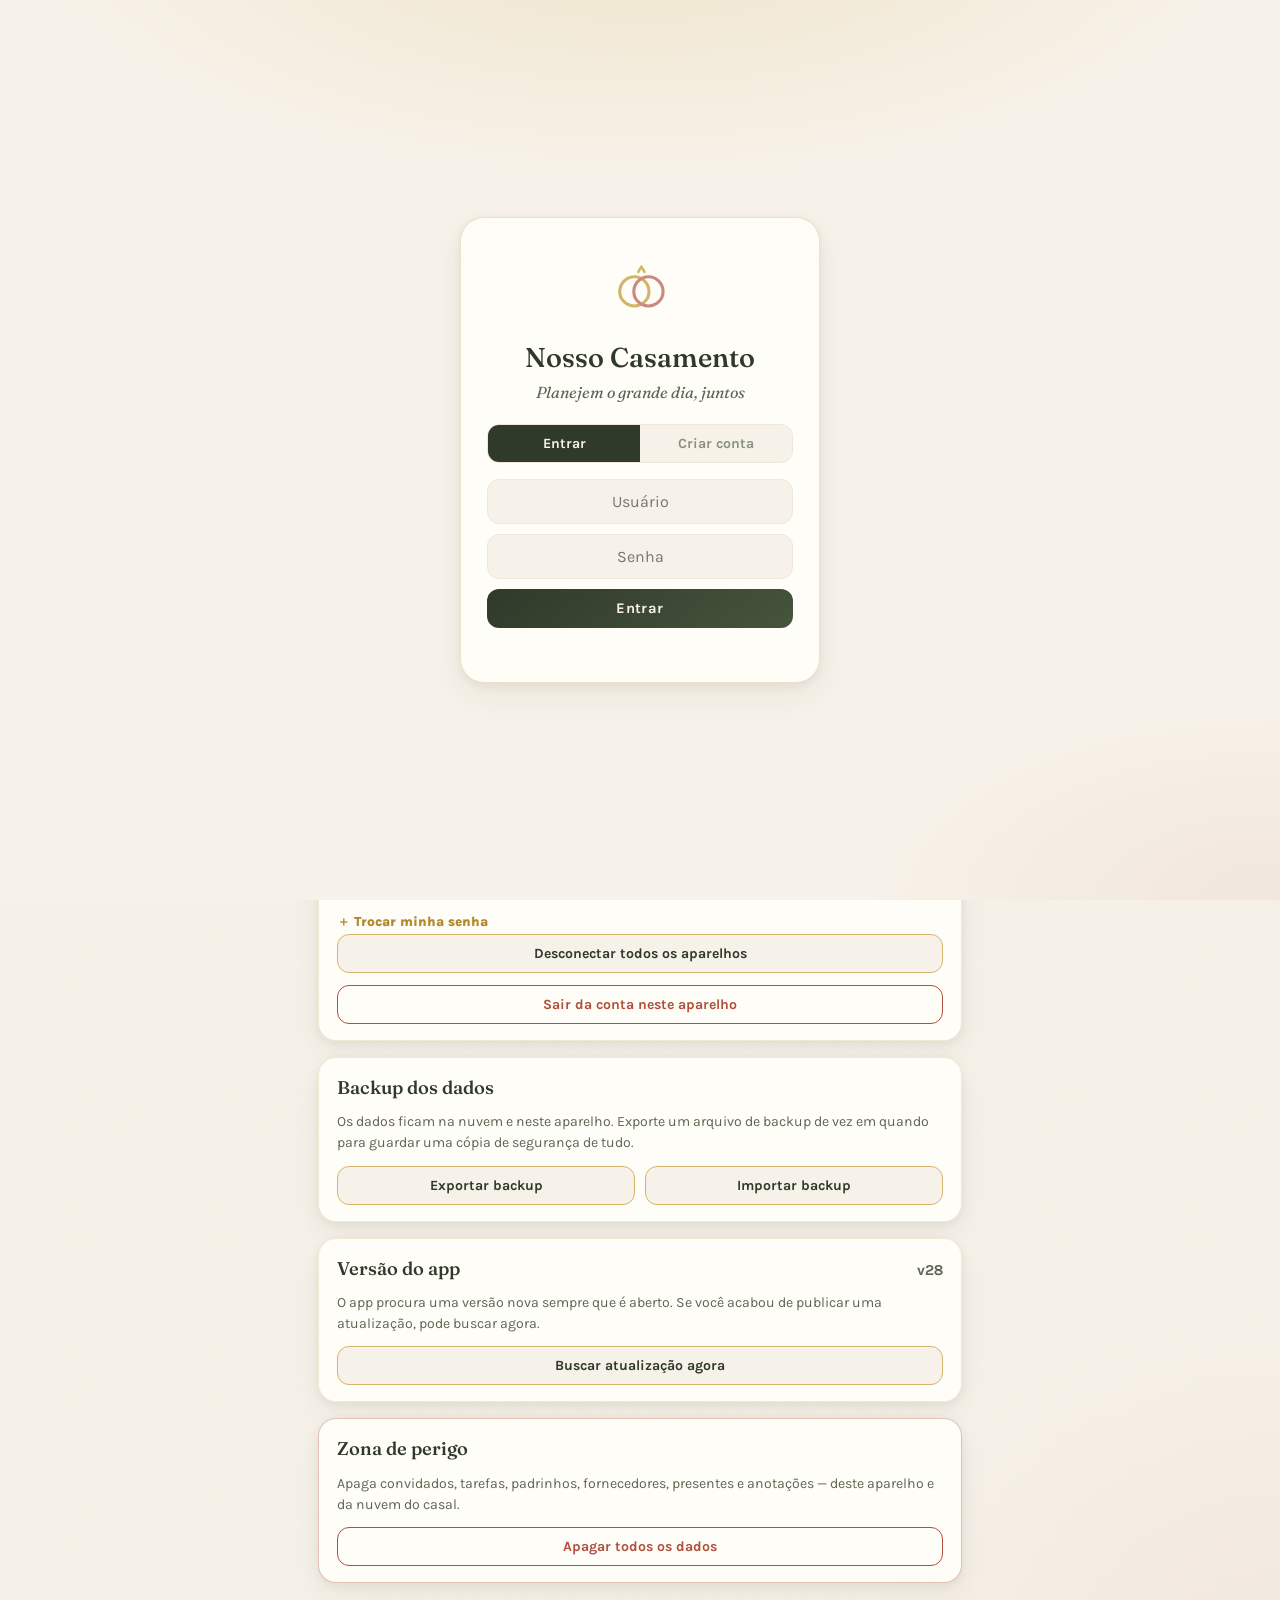
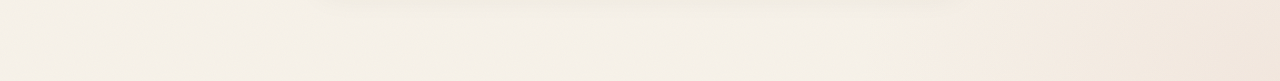
==== commit cb43731c: "Mostra também quantos meses faltam na tela inicial Abaixo dos quadros da contagem, uma linha em dour" ====
--- a/index.html
+++ b/index.html
@@ -101,6 +101,7 @@
           <div class="cd-unit"><span class="cd-num" id="cd-min">--</span><span class="cd-lbl">min</span></div>
           <div class="cd-unit"><span class="cd-num" id="cd-seg">--</span><span class="cd-lbl">seg</span></div>
         </div>
+        <p class="countdown-meses" id="countdown-meses" hidden></p>
         <p class="countdown-date" id="countdown-date">para o grande dia</p>
       </div>
 
--- a/css/styles.css
+++ b/css/styles.css
@@ -253,6 +253,16 @@
   margin-top: 4px;
 }
 
+/* leitura mais humana da mesma espera: "7 meses e 13 dias" */
+.countdown-meses {
+  font-size: 0.9rem;
+  font-weight: 700;
+  color: var(--gold-soft);
+  letter-spacing: 0.05em;
+  margin-bottom: 6px;
+}
+.countdown-meses[hidden] { display: none; }
+
 .countdown-date {
   font-size: 0.82rem;
   color: rgba(247, 242, 233, 0.75);
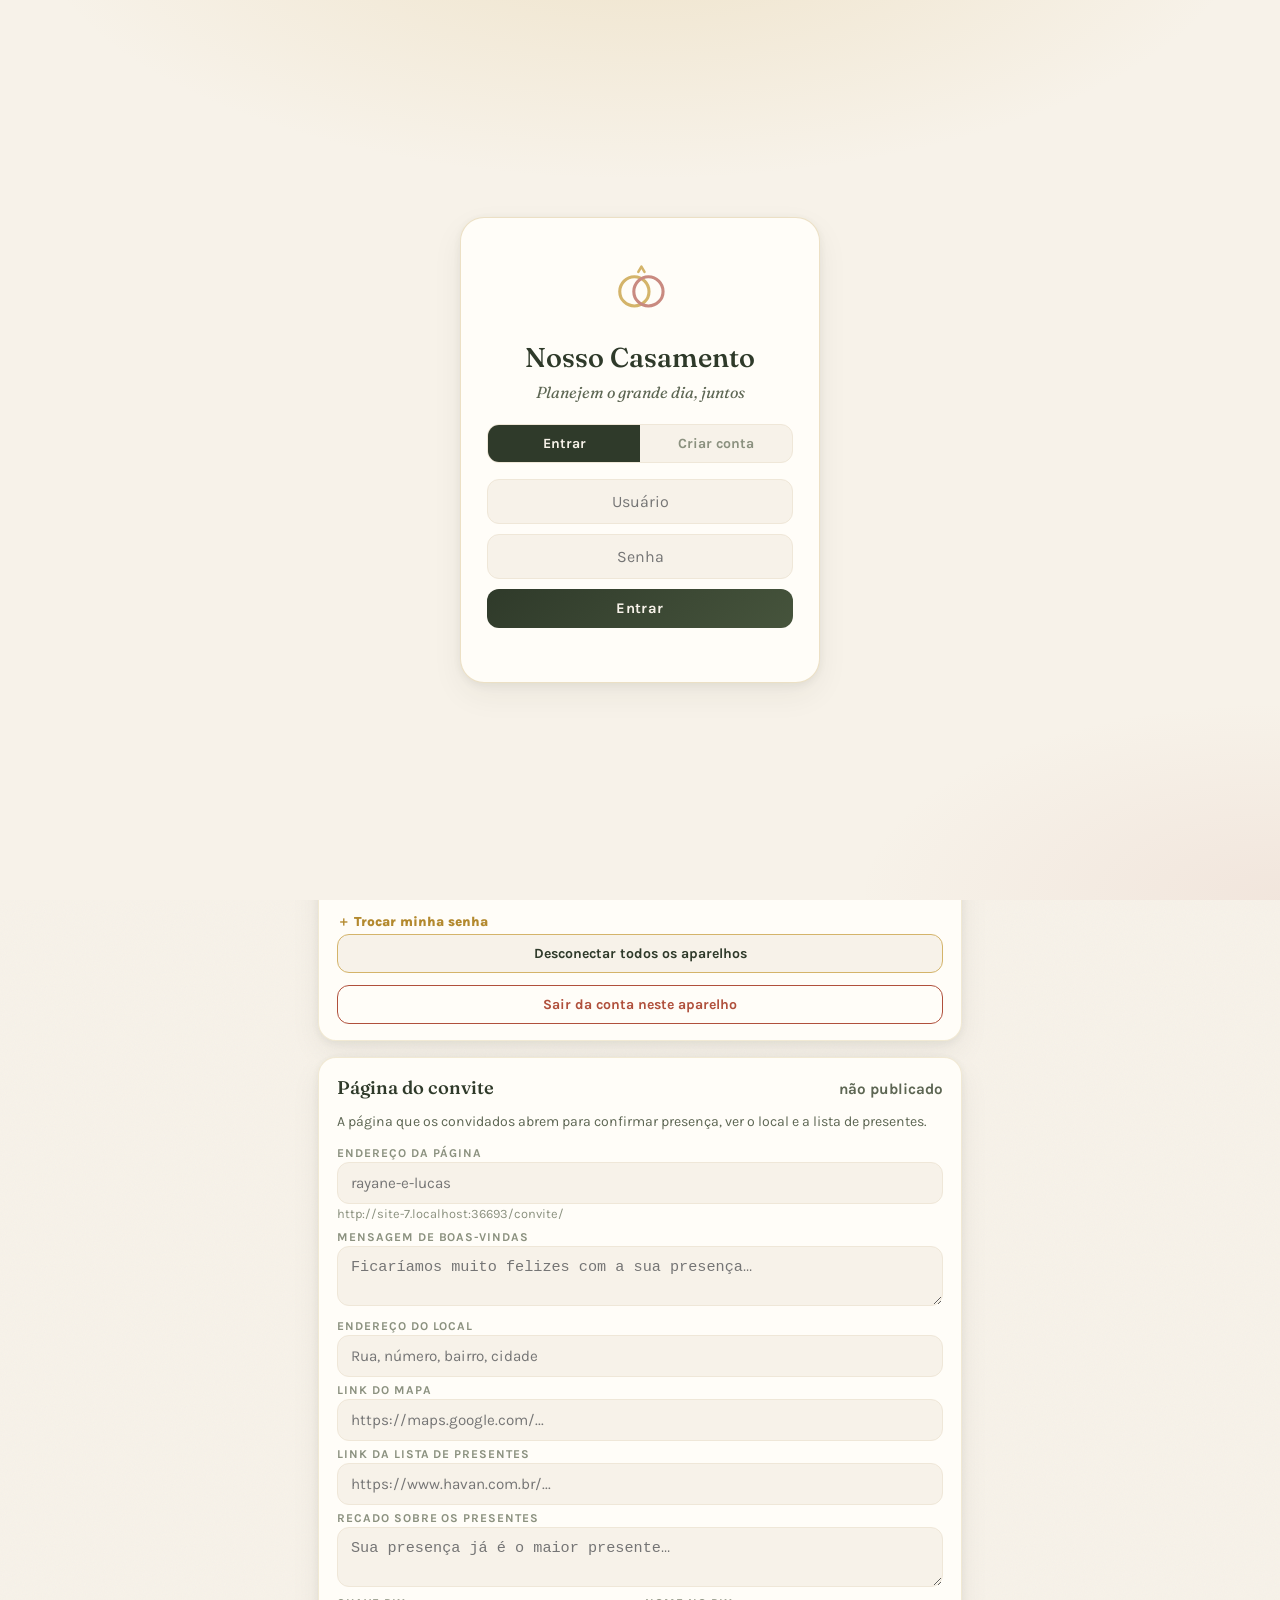
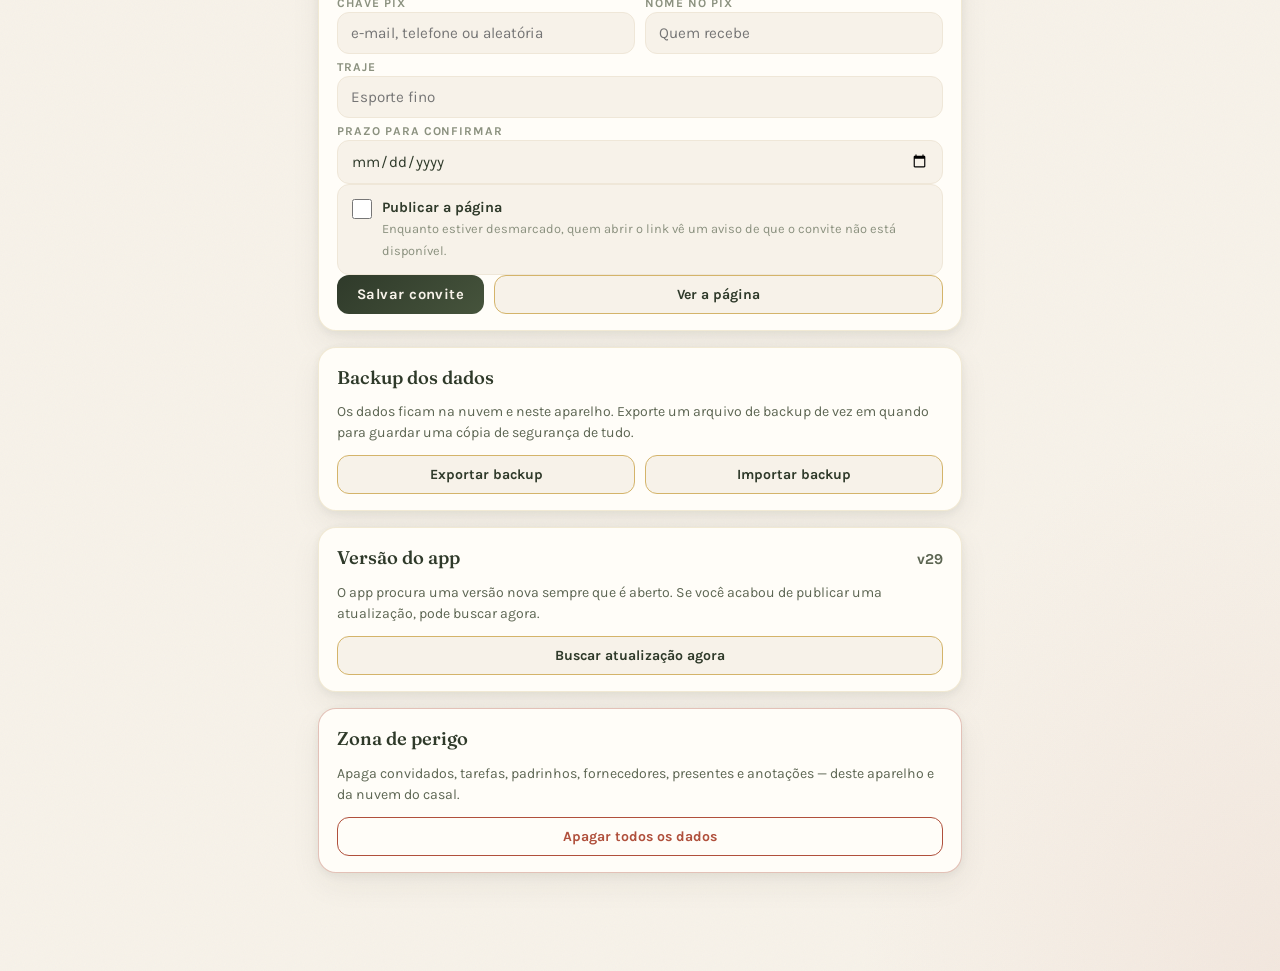
==== commit 0013271d: "Página do convite: confirmação de presença, local e presentes Fase 1 da página que os convidados abr" ====
--- a/index.html
+++ b/index.html
@@ -508,6 +508,60 @@
 
         <button class="btn-secondary btn-block" id="btn-sair-todos" type="button">Desconectar todos os aparelhos</button>
         <button class="btn-danger btn-desconectar" id="btn-sair-conta" type="button">Sair da conta neste aparelho</button>
+      </div>
+
+      <div class="card" id="card-convite">
+        <div class="card-head">
+          <h2>Página do convite</h2>
+          <span class="card-head-value" id="convite-situacao">—</span>
+        </div>
+        <p class="card-text">A página que os convidados abrem para confirmar presença, ver o local e a lista de presentes.</p>
+
+        <label class="campo-label" for="convite-slug">Endereço da página</label>
+        <input type="text" id="convite-slug" placeholder="rayane-e-lucas" autocapitalize="none" maxlength="60">
+        <p class="campo-dica" id="convite-endereco-completo"></p>
+
+        <label class="campo-label" for="convite-mensagem">Mensagem de boas-vindas</label>
+        <textarea id="convite-mensagem" rows="2" maxlength="600" placeholder="Ficaríamos muito felizes com a sua presença…"></textarea>
+
+        <label class="campo-label" for="convite-endereco">Endereço do local</label>
+        <input type="text" id="convite-endereco" maxlength="200" placeholder="Rua, número, bairro, cidade">
+
+        <label class="campo-label" for="convite-mapa">Link do mapa</label>
+        <input type="text" id="convite-mapa" maxlength="300" inputmode="url" placeholder="https://maps.google.com/...">
+
+        <label class="campo-label" for="convite-presentes">Link da lista de presentes</label>
+        <input type="text" id="convite-presentes" maxlength="300" inputmode="url" placeholder="https://www.havan.com.br/...">
+
+        <label class="campo-label" for="convite-presentes-texto">Recado sobre os presentes</label>
+        <textarea id="convite-presentes-texto" rows="2" maxlength="400" placeholder="Sua presença já é o maior presente…"></textarea>
+
+        <div class="form-row">
+          <label class="campo-meio">
+            <span class="campo-label">Chave Pix</span>
+            <input type="text" id="convite-pix" maxlength="100" placeholder="e-mail, telefone ou aleatória">
+          </label>
+          <label class="campo-meio">
+            <span class="campo-label">Nome no Pix</span>
+            <input type="text" id="convite-pix-nome" maxlength="80" placeholder="Quem recebe">
+          </label>
+        </div>
+
+        <label class="campo-label" for="convite-traje">Traje</label>
+        <input type="text" id="convite-traje" maxlength="120" placeholder="Esporte fino">
+
+        <label class="campo-label" for="convite-prazo">Prazo para confirmar</label>
+        <input type="date" id="convite-prazo">
+
+        <label class="troca-linha">
+          <input type="checkbox" id="convite-publicado">
+          <span><b>Publicar a página</b><br><span class="campo-dica">Enquanto estiver desmarcado, quem abrir o link vê um aviso de que o convite não está disponível.</span></span>
+        </label>
+
+        <div class="form-row">
+          <button class="btn-primary" id="btn-salvar-convite" type="button">Salvar convite</button>
+          <button class="btn-secondary" id="btn-abrir-convite" type="button">Ver a página</button>
+        </div>
       </div>
 
       <div class="card">
--- a/css/styles.css
+++ b/css/styles.css
@@ -1206,6 +1206,85 @@
   .abertura { display: none; }
 }
 
+/* ---------- Página do convite (configurações) ---------- */
+
+.campo-label {
+  display: block;
+  font-size: 0.75rem;
+  font-weight: 700;
+  text-transform: uppercase;
+  letter-spacing: 0.08em;
+  color: var(--ink-faint);
+  margin-top: 4px;
+}
+.campo-dica { font-size: 0.8rem; color: var(--ink-faint); }
+.campo-dica b { color: var(--ink-soft); }
+
+.card .campo-label + input,
+.card .campo-label + textarea,
+.card textarea {
+  width: 100%;
+  background: var(--ivory);
+  border: 1.5px solid var(--ivory-deep);
+  border-radius: 12px;
+  padding: 11px 13px;
+  font-size: 0.95rem;
+  resize: vertical;
+}
+.card .campo-label + input:focus,
+.card textarea:focus { outline: none; border-color: var(--gold-soft); }
+
+.campo-meio { flex: 1; min-width: 0; }
+.campo-meio .campo-label { margin-top: 0; }
+
+.troca-linha {
+  display: flex;
+  align-items: flex-start;
+  gap: 10px;
+  background: var(--ivory);
+  border: 1.5px solid var(--ivory-deep);
+  border-radius: 12px;
+  padding: 12px 14px;
+  font-size: 0.9rem;
+  cursor: pointer;
+}
+.troca-linha input { width: 20px; height: 20px; flex-shrink: 0; margin-top: 2px; }
+
+/* etiqueta de quem já respondeu, na lista de convidados */
+.selo-resposta {
+  display: inline-flex;
+  align-items: center;
+  gap: 5px;
+  font-size: 0.74rem;
+  font-weight: 700;
+  padding: 3px 9px;
+  border-radius: 99px;
+  white-space: nowrap;
+}
+.selo-vem { color: #3f5730; background: var(--sage-soft); }
+.selo-nao-vem { color: #8d3a29; background: var(--rose-soft); }
+.recado-convidado {
+  font-size: 0.84rem;
+  font-style: italic;
+  color: var(--ink-soft);
+  background: var(--ivory);
+  border-left: 3px solid var(--gold-soft);
+  border-radius: 0 8px 8px 0;
+  padding: 6px 10px;
+  margin-top: 6px;
+}
+.btn-convite {
+  background: none;
+  border: none;
+  color: var(--sage);
+  padding: 8px;
+  border-radius: 10px;
+  display: grid;
+  place-items: center;
+  flex-shrink: 0;
+}
+.btn-convite:hover { background: var(--sage-soft); }
+
 /* ---------- Bottom nav ---------- */
 
 .bottom-nav {
